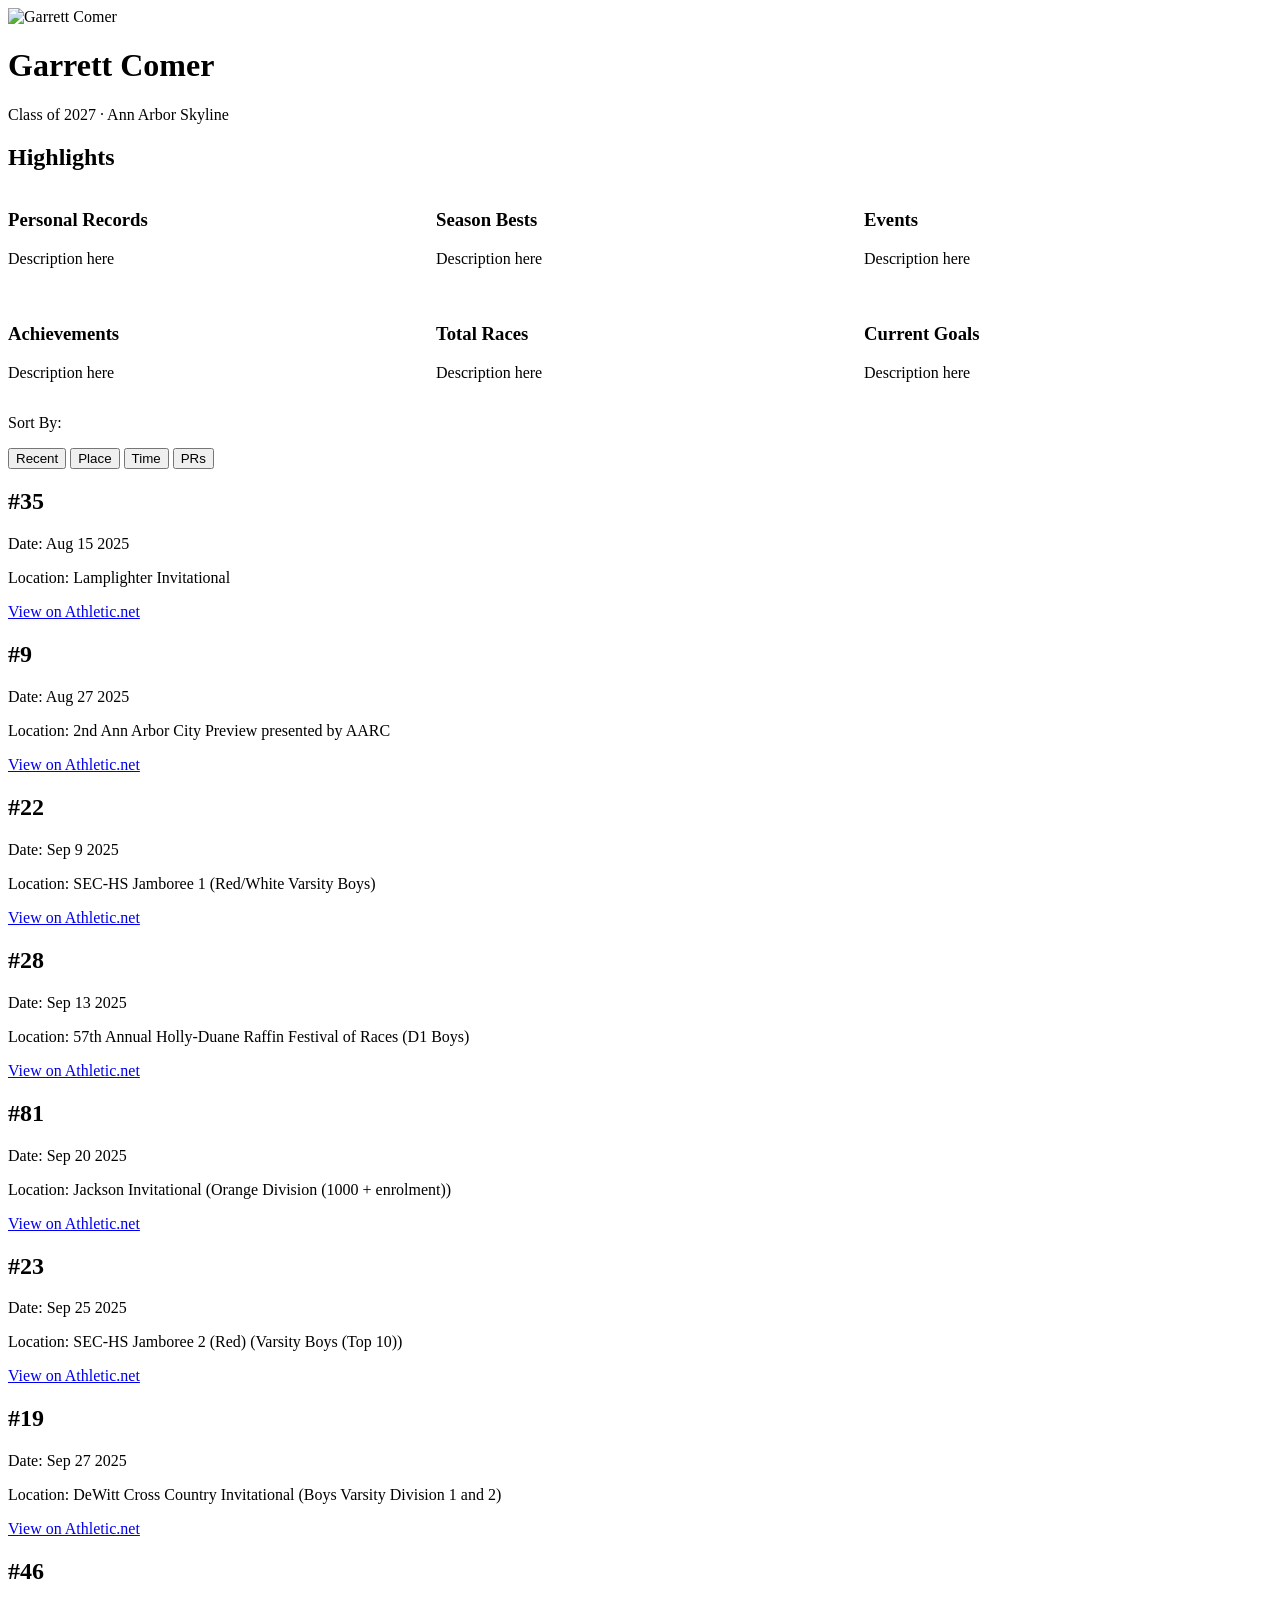
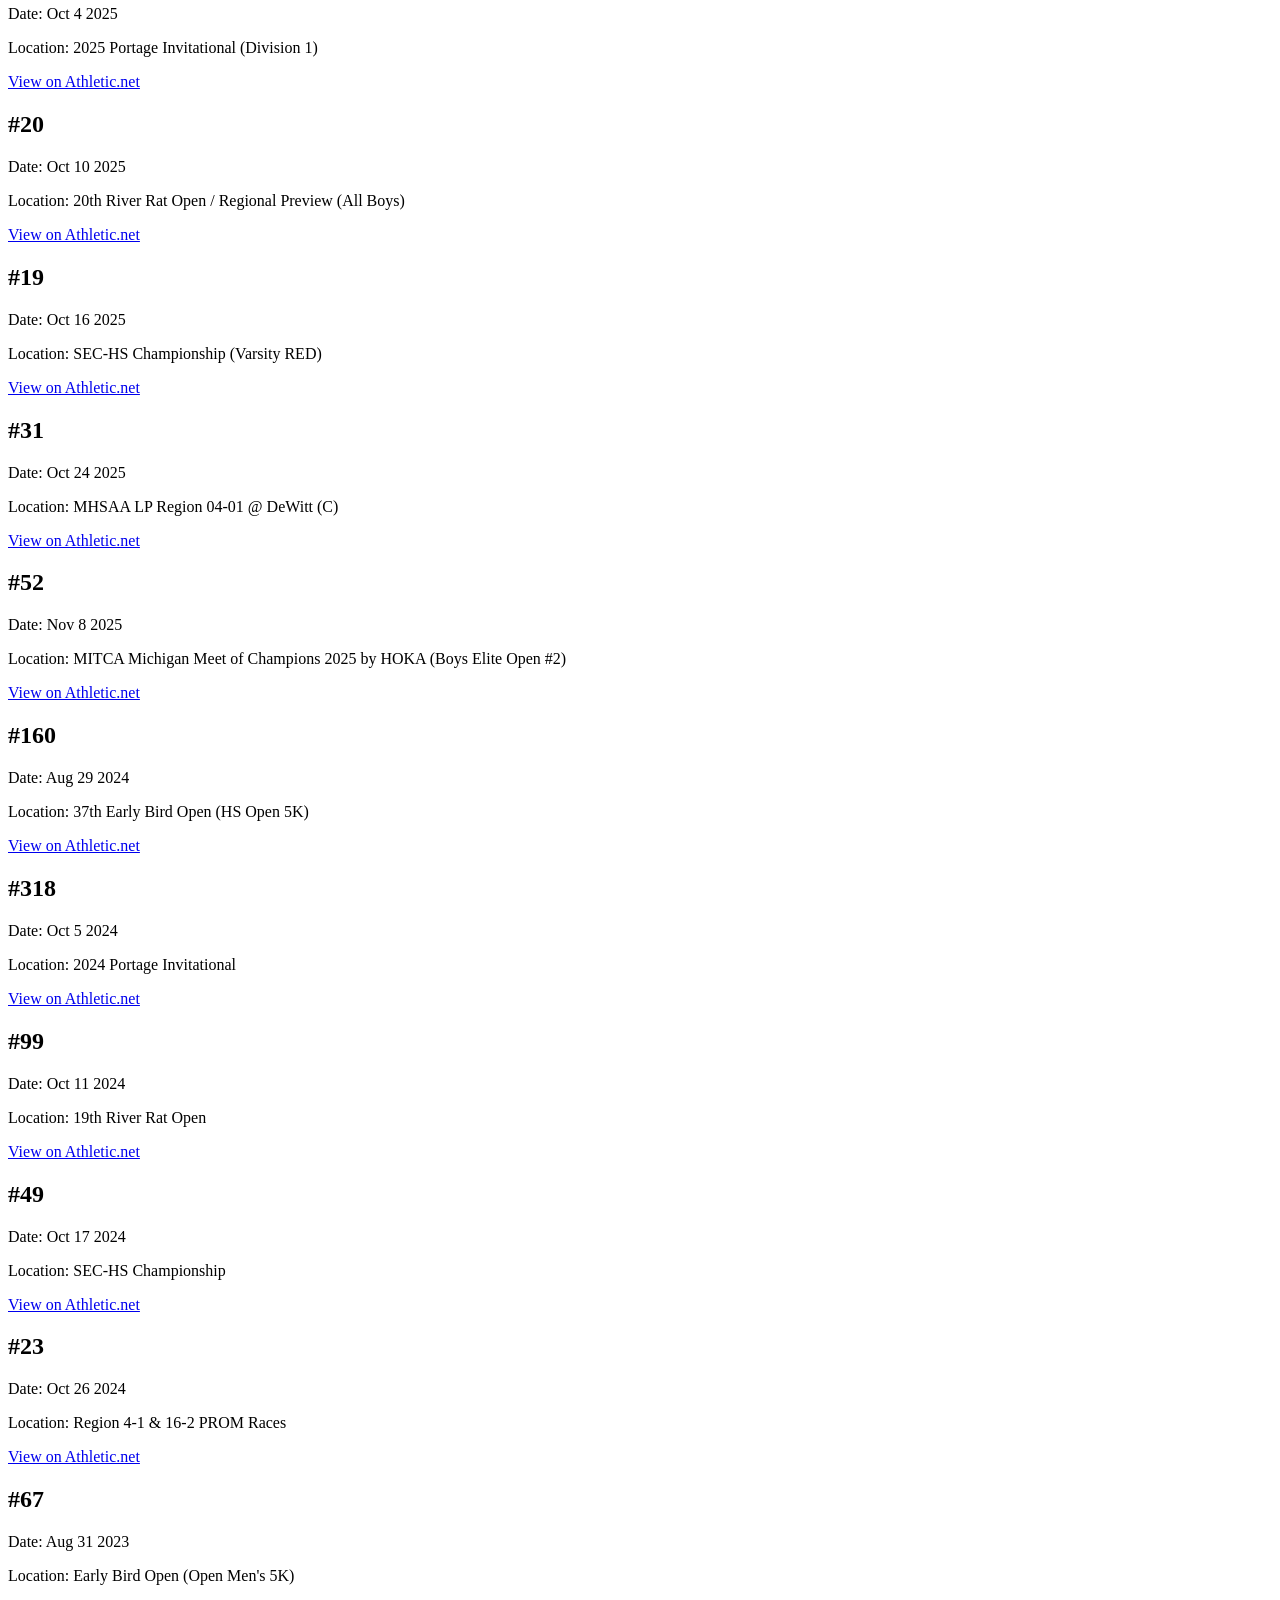
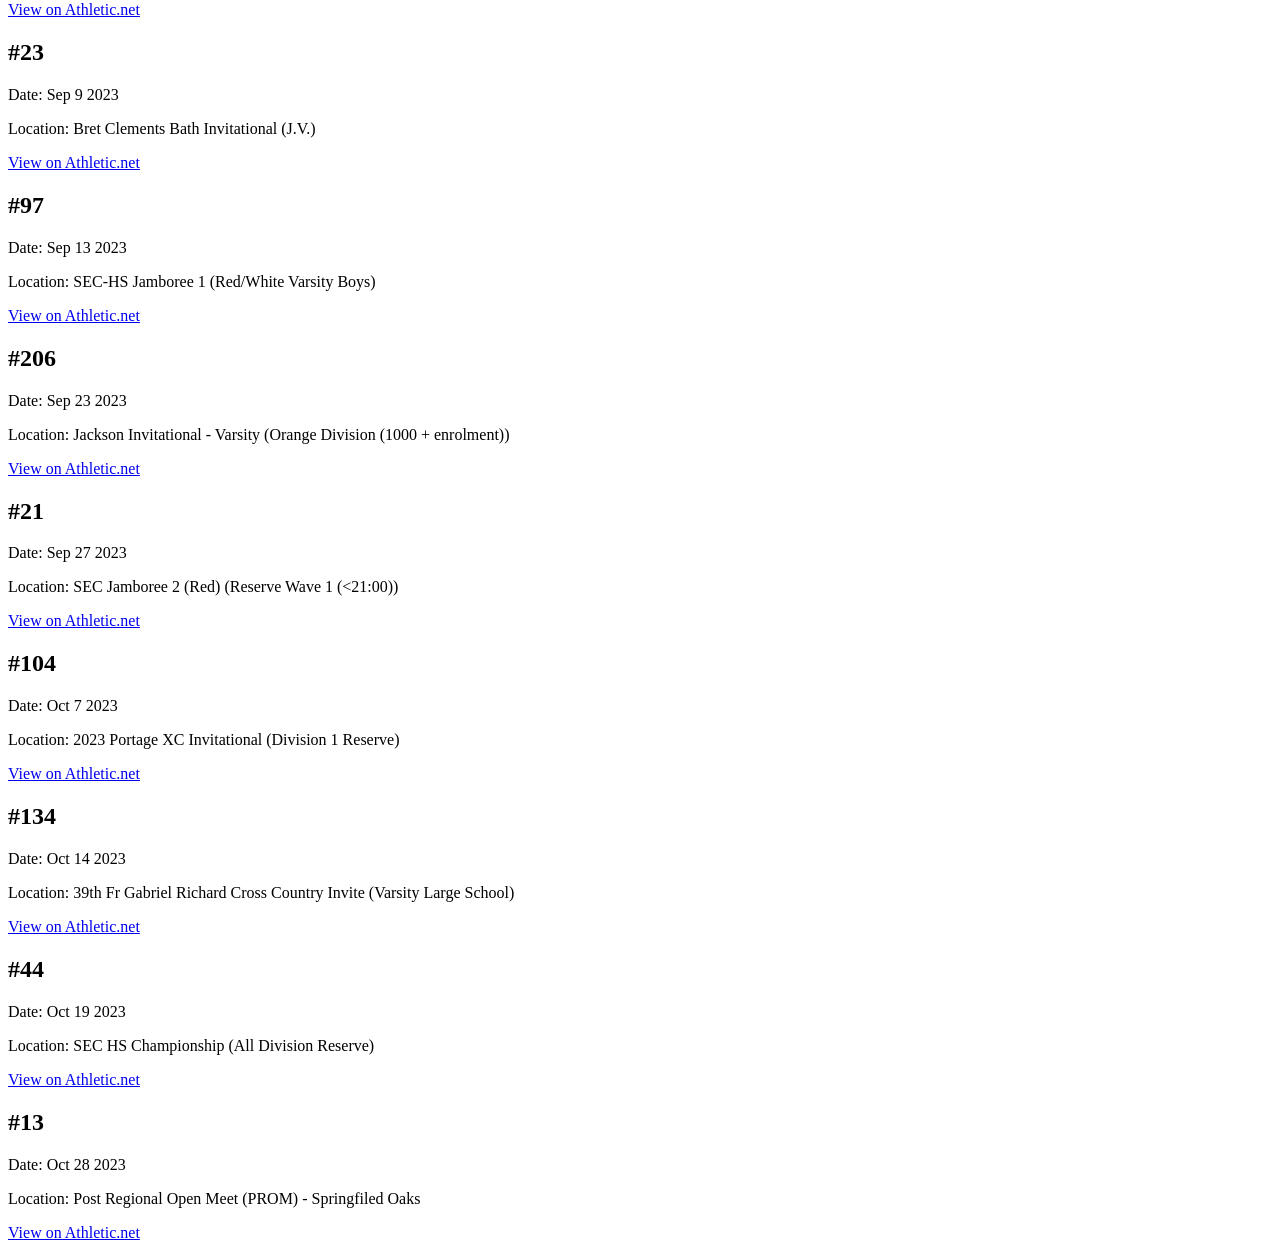
==== index.html @ aca74308 "Create initial index.html for Cross Country Team This HTML file contains the structure for a Cross C" ====
<!DOCTYPE html>
<html lang="en">

<head>
    <meta charset="UTF-8">
    <meta name="viewport" content="width=device-width, initial-scale=1.0">
    <title>Cross Country Team</title>

    <!-- Highlight Section Style -->
    <style>
        .highlights-grid {
            display: grid;
            grid-template-columns: repeat(3, 1fr);
            gap: 20px;
        }
    </style>

</head>

<body>
    <!-- Team Header -->
    <header>
        <img src="garrett-big.png" alt="Garrett Comer">
        <h1>Garrett Comer
        </h1>
        <p>Class of 2027 · Ann Arbor Skyline</p>
    </header>

    <!-- Highlight Section -->
    <section>
        <h2>Highlights</h2>
        <div class="highlights-grid">
            <div>
                <h3>Personal Records</h3>
                <p>Description here</p>
            </div>
            <div>
                <h3>Season Bests</h3>
                <p>Description here</p>
            </div>
            <div>
                <h3>Events</h3>
                <p>Description here</p>
            </div>
            <div>
                <h3>Achievements</h3>
                <p>Description here</p>
            </div>
            <div>
                <h3>Total Races</h3>
                <p>Description here</p>
            </div>
            <div>
                <h3>Current Goals</h3>
                <p>Description here</p>
            </div>
        </div>
    </section>

    <!--sort buttons-->
    <p>Sort By:</p>
    <button type="button">Recent</button>
    <button type="button">Place</button>
    <button type="button">Time</button>
    <button type="button">PRs</button>

    <script src="buttons.js"></script>

    <!-- Race 1 -->
    
    <div class="placement-35 date-2025-08-15 place-35 pr-yes time-17-22-3" data-place="35" data-date="2025-08-15" data-time="17:22.3" data-time-seconds="1042.3" data-pr="1" data-year="2025" data-grade="11" data-meet="Lamplighter Invitational">
        <h2>#35</h2>
        <p>Date: Aug 15 2025</p>
        <p>Location: Lamplighter Invitational</p>
        <p><a href="https://www.athletic.net/CrossCountry/meet/247194/results/1007644">View on Athletic.net</a></p>
    </div>

    <div class="placement-9 date-2025-08-27 place-9 pr-no time-17-40-1" data-place="9" data-date="2025-08-27" data-time="17:40.1" data-time-seconds="1060.1" data-pr="0" data-year="2025" data-grade="11" data-meet="2nd Ann Arbor City Preview presented by AARC">
        <h2>#9</h2>
        <p>Date: Aug 27 2025</p>
        <p>Location: 2nd Ann Arbor City Preview presented by AARC</p>
        <p><a href="https://www.athletic.net/CrossCountry/meet/253860/results/1013715">View on Athletic.net</a></p>
    </div>

    <div class="placement-22 date-2025-09-09 place-22 pr-yes time-16-55-1" data-place="22" data-date="2025-09-09" data-time="16:55.1" data-time-seconds="1015.1" data-pr="1" data-year="2025" data-grade="11" data-meet="SEC-HS Jamboree 1 (Red/White Varsity Boys)">
        <h2>#22</h2>
        <p>Date: Sep 9 2025</p>
        <p>Location: SEC-HS Jamboree 1 (Red/White Varsity Boys)</p>
        <p><a href="https://www.athletic.net/CrossCountry/meet/255736/results/1016993">View on Athletic.net</a></p>
    </div>

    <div class="placement-28 date-2025-09-13 place-28 pr-no time-16-58-4" data-place="28" data-date="2025-09-13" data-time="16:58.4" data-time-seconds="1018.4" data-pr="0" data-year="2025" data-grade="11" data-meet="57th Annual Holly-Duane Raffin Festival of Races (D1 Boys)">
        <h2>#28</h2>
        <p>Date: Sep 13 2025</p>
        <p>Location: 57th Annual Holly-Duane Raffin Festival of Races (D1 Boys)</p>
        <p><a href="https://www.athletic.net/CrossCountry/meet/254402/results/1015792">View on Athletic.net</a></p>
    </div>

    <div class="placement-81 date-2025-09-20 place-81 pr-yes time-16-46-8" data-place="81" data-date="2025-09-20" data-time="16:46.8" data-time-seconds="1006.8" data-pr="1" data-year="2025" data-grade="11" data-meet="Jackson Invitational (Orange Division (1000 + enrolment))">
        <h2>#81</h2>
        <p>Date: Sep 20 2025</p>
        <p>Location: Jackson Invitational (Orange Division (1000 + enrolment))</p>
        <p><a href="https://www.athletic.net/CrossCountry/meet/253890/results/1013851">View on Athletic.net</a></p>
    </div>

    <div class="placement-23 date-2025-09-25 place-23 pr-no time-16-55-9" data-place="23" data-date="2025-09-25" data-time="16:55.9" data-time-seconds="1015.9" data-pr="0" data-year="2025" data-grade="11" data-meet="SEC-HS Jamboree 2 (Red) (Varsity Boys (Top 10))">
        <h2>#23</h2>
        <p>Date: Sep 25 2025</p>
        <p>Location: SEC-HS Jamboree 2 (Red) (Varsity Boys (Top 10))</p>
        <p><a href="https://www.athletic.net/CrossCountry/meet/255735/results/1016991">View on Athletic.net</a></p>
    </div>

    <div class="placement-19 date-2025-09-27 place-19 pr-no time-16-55-4" data-place="19" data-date="2025-09-27" data-time="16:55.4" data-time-seconds="1015.4" data-pr="0" data-year="2025" data-grade="11" data-meet="DeWitt Cross Country Invitational (Boys Varsity Division 1 and 2)">
        <h2>#19</h2>
        <p>Date: Sep 27 2025</p>
        <p>Location: DeWitt Cross Country Invitational (Boys Varsity Division 1 and 2)</p>
        <p><a href="https://www.athletic.net/CrossCountry/meet/253663/results/1013066">View on Athletic.net</a></p>
    </div>

    <div class="placement-46 date-2025-10-04 place-46 pr-no time-16-49-8" data-place="46" data-date="2025-10-04" data-time="16:49.8" data-time-seconds="1009.8" data-pr="0" data-year="2025" data-grade="11" data-meet="2025 Portage Invitational (Division 1)">
        <h2>#46</h2>
        <p>Date: Oct 4 2025</p>
        <p>Location: 2025 Portage Invitational (Division 1)</p>
        <p><a href="https://www.athletic.net/CrossCountry/meet/256643/results/1020256">View on Athletic.net</a></p>
    </div>

    <div class="placement-20 date-2025-10-10 place-20 pr-no time-17-16-1" data-place="20" data-date="2025-10-10" data-time="17:16.1" data-time-seconds="1036.1" data-pr="0" data-year="2025" data-grade="11" data-meet="20th River Rat Open / Regional Preview (All Boys)">
        <h2>#20</h2>
        <p>Date: Oct 10 2025</p>
        <p>Location: 20th River Rat Open / Regional Preview (All Boys)</p>
        <p><a href="https://www.athletic.net/CrossCountry/meet/253193/results/1010579">View on Athletic.net</a></p>
    </div>

    <div class="placement-19 date-2025-10-16 place-19 pr-no time-17-00-5" data-place="19" data-date="2025-10-16" data-time="17:00.5" data-time-seconds="1020.5" data-pr="0" data-year="2025" data-grade="11" data-meet="SEC-HS Championship (Varsity RED)">
        <h2>#19</h2>
        <p>Date: Oct 16 2025</p>
        <p>Location: SEC-HS Championship (Varsity RED)</p>
        <p><a href="https://www.athletic.net/CrossCountry/meet/255733/results/1016980">View on Athletic.net</a></p>
    </div>

    <div class="placement-31 date-2025-10-24 place-31 pr-no time-16-43-8-pr" data-place="31" data-date="2025-10-24" data-time="16:43.8 PR" data-time-seconds="1003.8" data-pr="0" data-year="2025" data-grade="11" data-meet="MHSAA LP Region 04-01 @ DeWitt (C)">
        <h2>#31</h2>
        <p>Date: Oct 24 2025</p>
        <p>Location: MHSAA LP Region 04-01 @ DeWitt (C)</p>
        <p><a href="https://www.athletic.net/CrossCountry/meet/256172/results/1018459">View on Athletic.net</a></p>
    </div>

    <div class="placement-52 date-2025-11-08 place-52 pr-yes time-16-44-5" data-place="52" data-date="2025-11-08" data-time="16:44.5" data-time-seconds="1004.5" data-pr="1" data-year="2025" data-grade="11" data-meet="MITCA Michigan Meet of Champions 2025 by HOKA (Boys Elite Open #2)">
        <h2>#52</h2>
        <p>Date: Nov 8 2025</p>
        <p>Location: MITCA Michigan Meet of Champions 2025 by HOKA (Boys Elite Open #2)</p>
        <p><a href="https://www.athletic.net/CrossCountry/meet/260111/results/1032840">View on Athletic.net</a></p>
    </div>

    <div class="placement-160 date-2024-08-29 place-160 pr-no time-21-04-2" data-place="160" data-date="2024-08-29" data-time="21:04.2" data-time-seconds="1264.2" data-pr="0" data-year="2024" data-grade="10" data-meet="37th Early Bird Open (HS Open 5K)">
        <h2>#160</h2>
        <p>Date: Aug 29 2024</p>
        <p>Location: 37th Early Bird Open (HS Open 5K)</p>
        <p><a href="https://www.athletic.net/CrossCountry/meet/235827/results/943367">View on Athletic.net</a></p>
    </div>

    <div class="placement-318 date-2024-10-05 place-318 pr-no time-21-04-9" data-place="318" data-date="2024-10-05" data-time="21:04.9" data-time-seconds="1264.9" data-pr="0" data-year="2024" data-grade="10" data-meet="2024 Portage Invitational">
        <h2>#318</h2>
        <p>Date: Oct 5 2024</p>
        <p>Location: 2024 Portage Invitational</p>
        <p><a href="https://www.athletic.net/CrossCountry/meet/237295/results/948796">View on Athletic.net</a></p>
    </div>

    <div class="placement-99 date-2024-10-11 place-99 pr-no time-20-34-8" data-place="99" data-date="2024-10-11" data-time="20:34.8" data-time-seconds="1234.8" data-pr="0" data-year="2024" data-grade="10" data-meet="19th River Rat Open">
        <h2>#99</h2>
        <p>Date: Oct 11 2024</p>
        <p>Location: 19th River Rat Open</p>
        <p><a href="https://www.athletic.net/CrossCountry/meet/235828/results/943371">View on Athletic.net</a></p>
    </div>

    <div class="placement-49 date-2024-10-17 place-49 pr-no time-19-17-8" data-place="49" data-date="2024-10-17" data-time="19:17.8" data-time-seconds="1157.8" data-pr="0" data-year="2024" data-grade="10" data-meet="SEC-HS Championship">
        <h2>#49</h2>
        <p>Date: Oct 17 2024</p>
        <p>Location: SEC-HS Championship</p>
        <p><a href="https://www.athletic.net/CrossCountry/meet/238232/results/9520733">View on Athletic.net</a></p>
    </div>

    <div class="placement-23 date-2024-10-26 place-23 pr-no time-18-42-7-sr" data-place="23" data-date="2024-10-26" data-time="18:42.7 SR" data-pr="0" data-year="2024" data-grade="10" data-meet="Region 4-1 &amp; 16-2 PROM Races">
        <h2>#23</h2>
        <p>Date: Oct 26 2024</p>
        <p>Location: Region 4-1 &amp; 16-2 PROM Races</p>
        <p><a href="https://www.athletic.net/CrossCountry/meet/251112/results/999928">View on Athletic.net</a></p>
    </div>

    <div class="placement-67 date-2023-08-31 place-67 pr-no time-19-45-4" data-place="67" data-date="2023-08-31" data-time="19:45.4" data-time-seconds="1185.4" data-pr="0" data-year="2023" data-grade="9" data-meet="Early Bird Open (Open Men&#x27;s 5K)">
        <h2>#67</h2>
        <p>Date: Aug 31 2023</p>
        <p>Location: Early Bird Open (Open Men&#x27;s 5K)</p>
        <p><a href="https://www.athletic.net/CrossCountry/meet/223660/results/894305">View on Athletic.net</a></p>
    </div>

    <div class="placement-23 date-2023-09-09 place-23 pr-no time-19-16-3" data-place="23" data-date="2023-09-09" data-time="19:16.3" data-time-seconds="1156.3" data-pr="0" data-year="2023" data-grade="9" data-meet="Bret Clements Bath Invitational (J.V.)">
        <h2>#23</h2>
        <p>Date: Sep 9 2023</p>
        <p>Location: Bret Clements Bath Invitational (J.V.)</p>
        <p><a href="https://www.athletic.net/CrossCountry/meet/221738/results/887403">View on Athletic.net</a></p>
    </div>

    <div class="placement-97 date-2023-09-13 place-97 pr-no time-19-22-2" data-place="97" data-date="2023-09-13" data-time="19:22.2" data-time-seconds="1162.2" data-pr="0" data-year="2023" data-grade="9" data-meet="SEC-HS Jamboree 1 (Red/White Varsity Boys)">
        <h2>#97</h2>
        <p>Date: Sep 13 2023</p>
        <p>Location: SEC-HS Jamboree 1 (Red/White Varsity Boys)</p>
        <p><a href="https://www.athletic.net/CrossCountry/meet/221764/results/887492">View on Athletic.net</a></p>
    </div>

    <div class="placement-206 date-2023-09-23 place-206 pr-no time-18-47-9" data-place="206" data-date="2023-09-23" data-time="18:47.9" data-time-seconds="1127.9" data-pr="0" data-year="2023" data-grade="9" data-meet="Jackson Invitational - Varsity (Orange Division (1000 + enrolment))">
        <h2>#206</h2>
        <p>Date: Sep 23 2023</p>
        <p>Location: Jackson Invitational - Varsity (Orange Division (1000 + enrolment))</p>
        <p><a href="https://www.athletic.net/CrossCountry/meet/221802/results/887639">View on Athletic.net</a></p>
    </div>

    <div class="placement-21 date-2023-09-27 place-21 pr-no time-18-36-0" data-place="21" data-date="2023-09-27" data-time="18:36.0" data-time-seconds="1116.0" data-pr="0" data-year="2023" data-grade="9" data-meet="SEC Jamboree 2 (Red) (Reserve Wave 1 (&lt;21:00))">
        <h2>#21</h2>
        <p>Date: Sep 27 2023</p>
        <p>Location: SEC Jamboree 2 (Red) (Reserve Wave 1 (&lt;21:00))</p>
        <p><a href="https://www.athletic.net/CrossCountry/meet/222702/results/890995">View on Athletic.net</a></p>
    </div>

    <div class="placement-104 date-2023-10-07 place-104 pr-no time-18-47-1" data-place="104" data-date="2023-10-07" data-time="18:47.1" data-time-seconds="1127.1" data-pr="0" data-year="2023" data-grade="9" data-meet="2023 Portage XC Invitational (Division 1 Reserve)">
        <h2>#104</h2>
        <p>Date: Oct 7 2023</p>
        <p>Location: 2023 Portage XC Invitational (Division 1 Reserve)</p>
        <p><a href="https://www.athletic.net/CrossCountry/meet/221793/results/887586">View on Athletic.net</a></p>
    </div>

    <div class="placement-134 date-2023-10-14 place-134 pr-no time-20-06-6" data-place="134" data-date="2023-10-14" data-time="20:06.6" data-time-seconds="1206.6" data-pr="0" data-year="2023" data-grade="9" data-meet="39th Fr Gabriel Richard Cross Country Invite (Varsity Large School)">
        <h2>#134</h2>
        <p>Date: Oct 14 2023</p>
        <p>Location: 39th Fr Gabriel Richard Cross Country Invite (Varsity Large School)</p>
        <p><a href="https://www.athletic.net/CrossCountry/meet/221531/results/886426">View on Athletic.net</a></p>
    </div>

    <div class="placement-44 date-2023-10-19 place-44 pr-no time-19-21-8" data-place="44" data-date="2023-10-19" data-time="19:21.8" data-time-seconds="1161.8" data-pr="0" data-year="2023" data-grade="9" data-meet="SEC HS Championship (All Division Reserve)">
        <h2>#44</h2>
        <p>Date: Oct 19 2023</p>
        <p>Location: SEC HS Championship (All Division Reserve)</p>
        <p><a href="https://www.athletic.net/CrossCountry/meet/221762/results/887481">View on Athletic.net</a></p>
    </div>

    <div class="placement-13 date-2023-10-28 place-13 pr-no time-18-24-6-sr" data-place="13" data-date="2023-10-28" data-time="18:24.6 SR" data-pr="0" data-year="2023" data-grade="9" data-meet="Post Regional Open Meet (PROM) - Springfiled Oaks">
        <h2>#13</h2>
        <p>Date: Oct 28 2023</p>
        <p>Location: Post Regional Open Meet (PROM) - Springfiled Oaks</p>
        <p><a href="https://www.athletic.net/CrossCountry/meet/229906/results/916818">View on Athletic.net</a></p>
    </div>
</body>

</html>
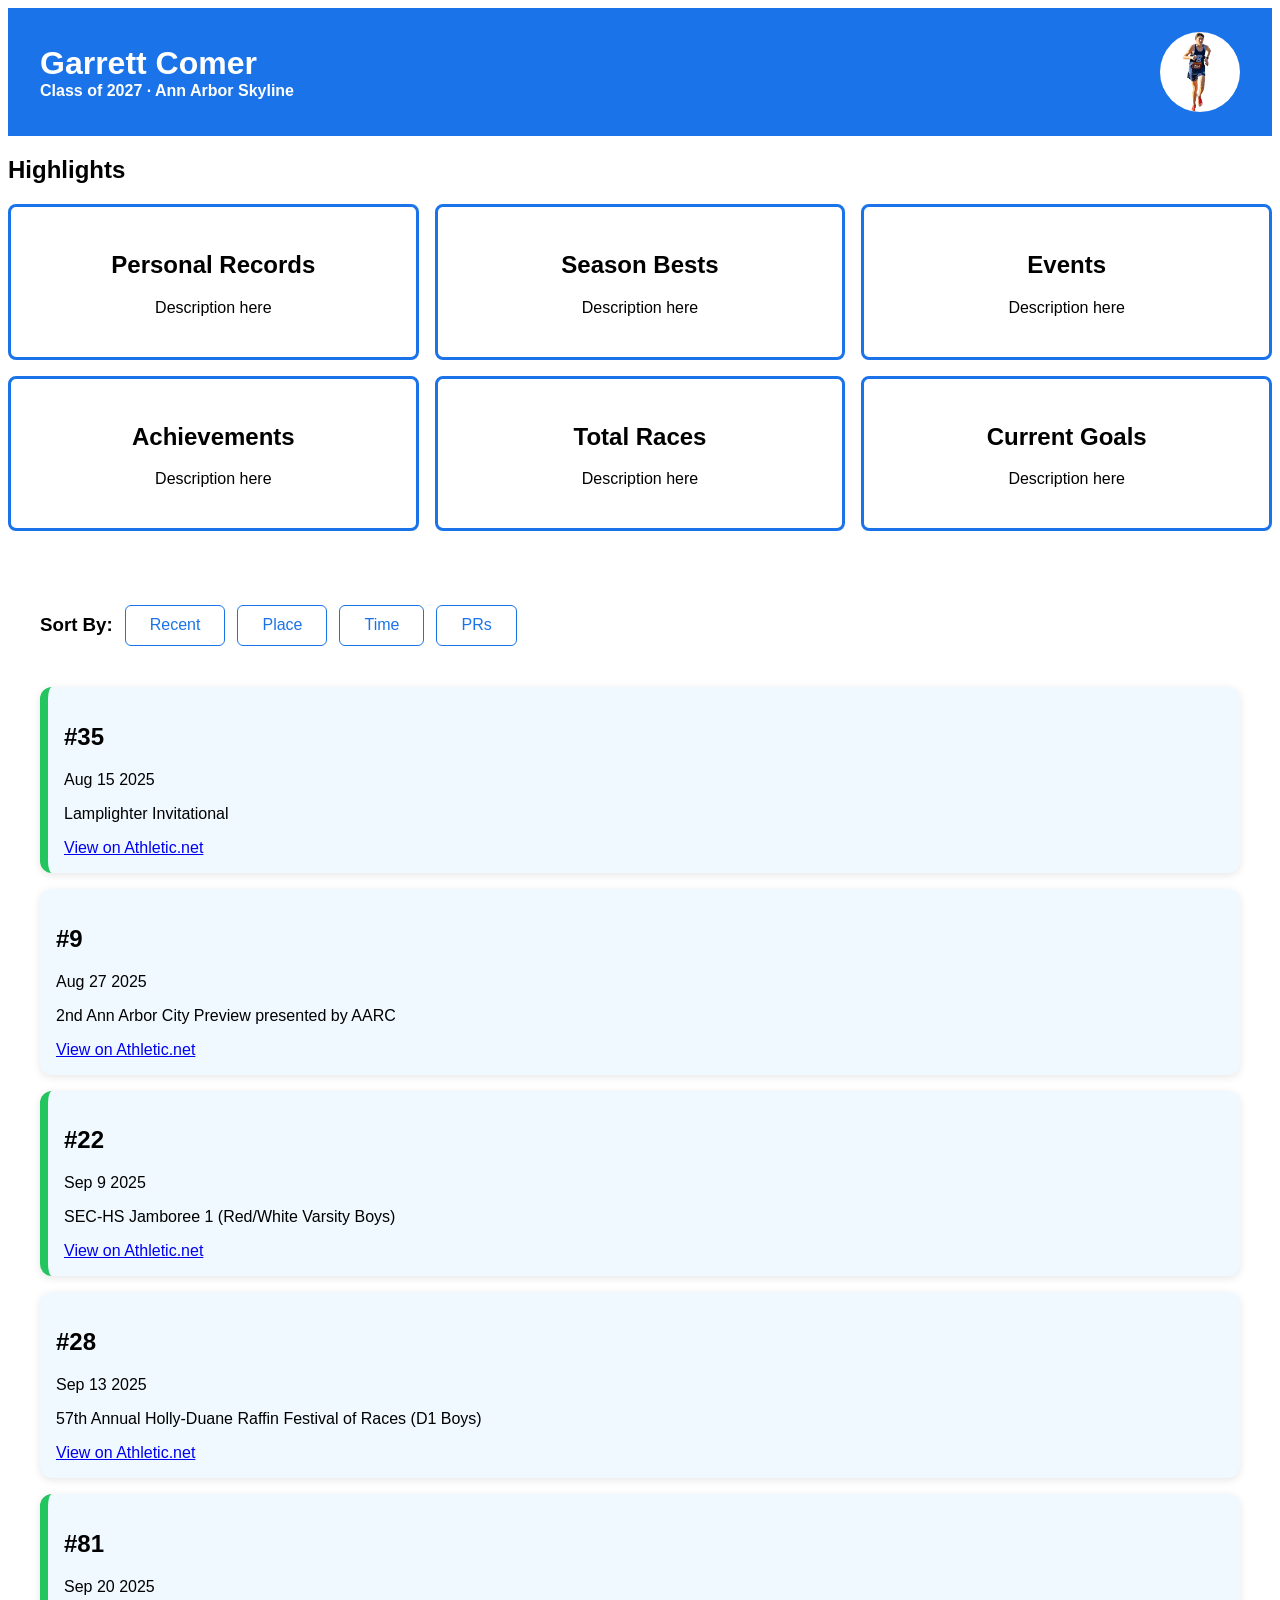
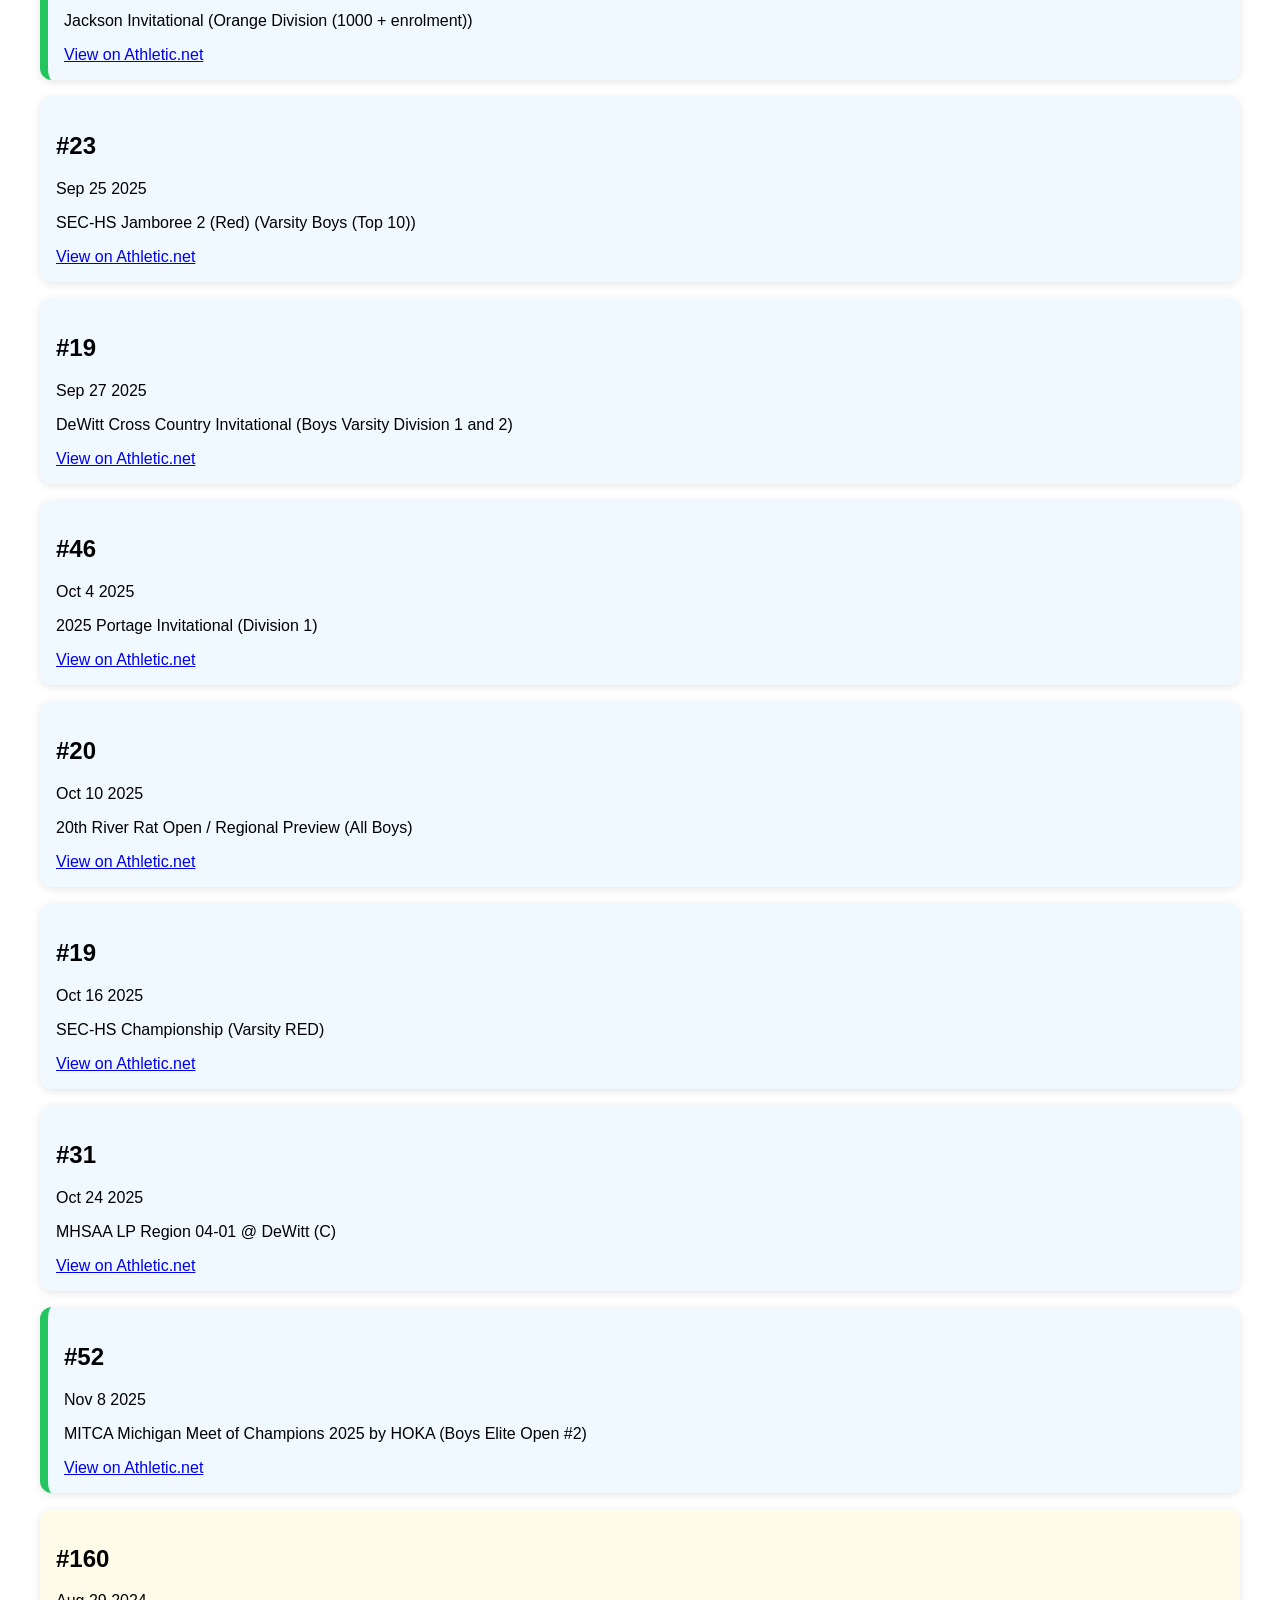
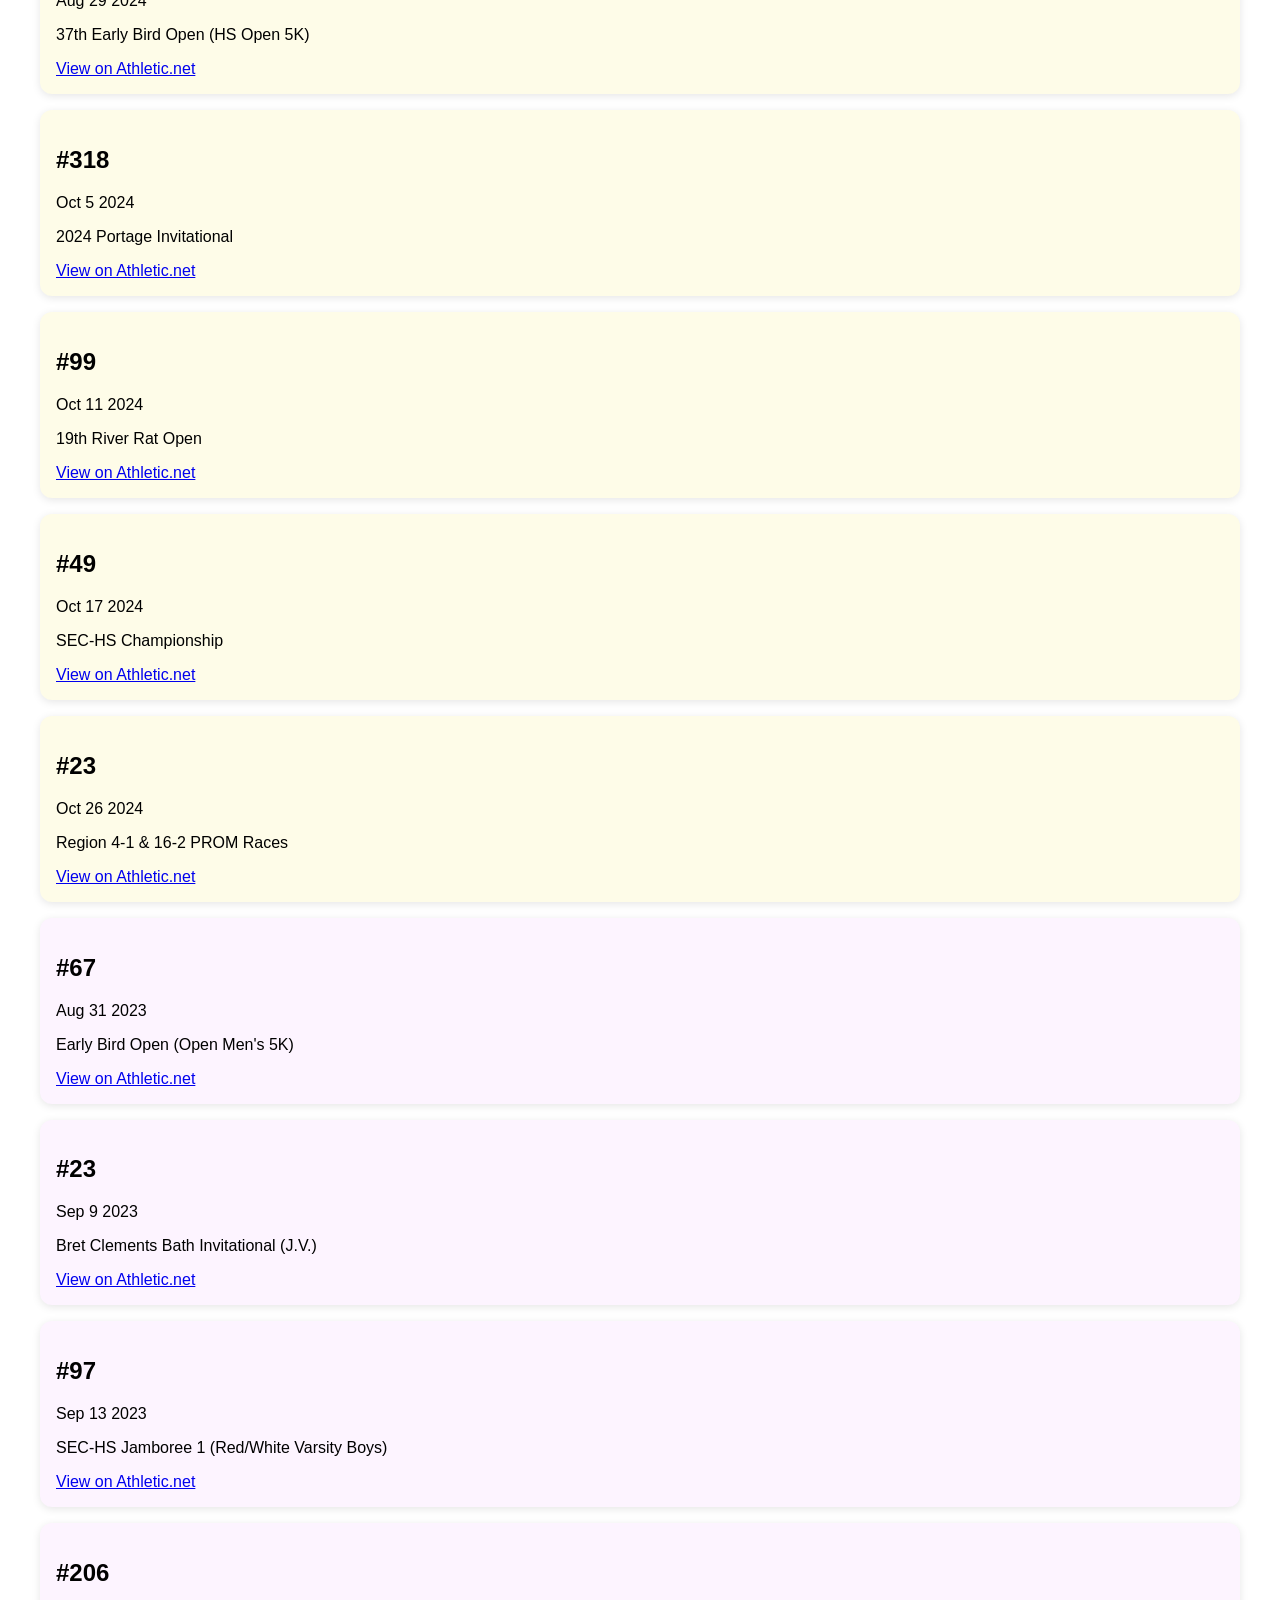
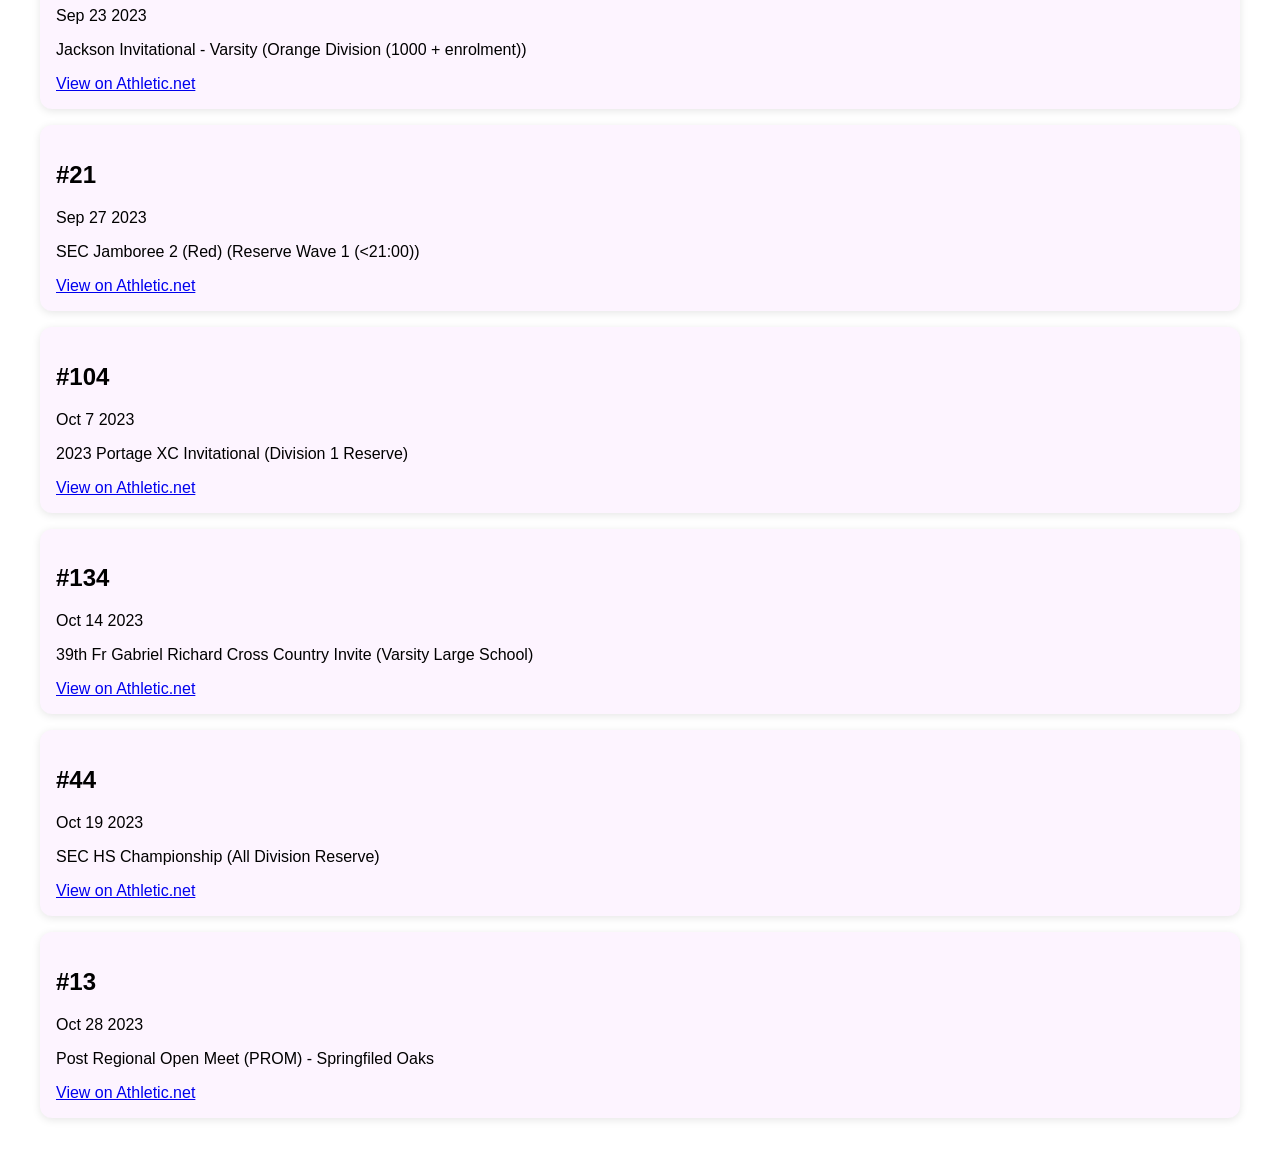
==== commit 5d6b61dc: "css styling changes" ====
--- a/index.html
+++ b/index.html
@@ -4,70 +4,64 @@
 <head>
     <meta charset="UTF-8">
     <meta name="viewport" content="width=device-width, initial-scale=1.0">
+    <link rel="stylesheet" href="style.css">
     <title>Cross Country Team</title>
-
-    <!-- Highlight Section Style -->
-    <style>
-        .highlights-grid {
-            display: grid;
-            grid-template-columns: repeat(3, 1fr);
-            gap: 20px;
-        }
-    </style>
-
 </head>
 
-<body>
-    <!-- Team Header -->
-    <header>
-        <img src="garrett-big.png" alt="Garrett Comer">
-        <h1>Garrett Comer
-        </h1>
-        <p>Class of 2027 · Ann Arbor Skyline</p>
-    </header>
+<!-- Team Header -->
+<header id="athlete-header">
+    <div>
+      <h1 class="athlete-name">Garrett Comer</h1>
+      <h4 class="athlete-info">Class of 2027 · Ann Arbor Skyline</h4>
+    </div>
+    <img class="athlete-photo" src="garrett-big.png" alt="Garrett Comer">
+  </header>
+
 
     <!-- Highlight Section -->
     <section>
         <h2>Highlights</h2>
         <div class="highlights-grid">
             <div>
-                <h3>Personal Records</h3>
+                <h2>Personal Records</h2>
                 <p>Description here</p>
             </div>
             <div>
-                <h3>Season Bests</h3>
+                <h2>Season Bests</h2>
                 <p>Description here</p>
             </div>
             <div>
-                <h3>Events</h3>
+                <h2>Events</h2>
                 <p>Description here</p>
             </div>
             <div>
-                <h3>Achievements</h3>
+                <h2>Achievements</h2>
                 <p>Description here</p>
             </div>
             <div>
-                <h3>Total Races</h3>
+                <h2>Total Races</h2>
                 <p>Description here</p>
             </div>
             <div>
-                <h3>Current Goals</h3>
+                <h2>Current Goals</h2>
                 <p>Description here</p>
             </div>
         </div>
     </section>
 
-    <!--sort buttons-->
-    <p>Sort By:</p>
-    <button type="button">Recent</button>
-    <button type="button">Place</button>
-    <button type="button">Time</button>
-    <button type="button">PRs</button>
+    <!--Sort Buttons-->
+    <section class="sort-section">
+        <h3>Sort By:</h3>
+        <button type="button">Recent</button>
+        <button type="button">Place</button>
+        <button type="button">Time</button>
+        <button type="button">PRs</button>
+    </section>
 
     <script src="buttons.js"></script>
 
-    <!-- Race 1 -->
-    
+    <!-- Races -->
+<!--     
     <div class="placement-35 date-2025-08-15 place-35 pr-yes time-17-22-3" data-place="35" data-date="2025-08-15" data-time="17:22.3" data-time-seconds="1042.3" data-pr="1" data-year="2025" data-grade="11" data-meet="Lamplighter Invitational">
         <h2>#35</h2>
         <p>Date: Aug 15 2025</p>
@@ -248,7 +242,401 @@
         <p>Date: Oct 28 2023</p>
         <p>Location: Post Regional Open Meet (PROM) - Springfiled Oaks</p>
         <p><a href="https://www.athletic.net/CrossCountry/meet/229906/results/916818">View on Athletic.net</a></p>
-    </div>
+    </div> -->
+
+<div class="cards-container">
+<!-- 2025 Races -->
+<div class="race-card race-card--2025 race-card--pr"
+     data-place="35"
+     data-date="2025-08-15"
+     data-time="17:22.3"
+     data-time-seconds="1042.3"
+     data-pr="1"
+     data-year="2025"
+     data-grade="11"
+     data-meet="Lamplighter Invitational">
+  <h2 class="race-card__place">#35</h2>
+  <p class="race-card__date">Aug 15 2025</p>
+  <p class="race-card__meet">Lamplighter Invitational</p>
+  <a class="race-card__link" href="https://www.athletic.net/CrossCountry/meet/247194/results/1007644">View on Athletic.net</a>
+</div>
+
+<div class="race-card race-card--2025 race-card--no-pr"
+     data-place="9"
+     data-date="2025-08-27"
+     data-time="17:40.1"
+     data-time-seconds="1060.1"
+     data-pr="0"
+     data-year="2025"
+     data-grade="11"
+     data-meet="2nd Ann Arbor City Preview presented by AARC">
+  <h2 class="race-card__place">#9</h2>
+  <p class="race-card__date">Aug 27 2025</p>
+  <p class="race-card__meet">2nd Ann Arbor City Preview presented by AARC</p>
+  <a class="race-card__link" href="https://www.athletic.net/CrossCountry/meet/253860/results/1013715">View on Athletic.net</a>
+</div>
+
+<div class="race-card race-card--2025 race-card--pr"
+     data-place="22"
+     data-date="2025-09-09"
+     data-time="16:55.1"
+     data-time-seconds="1015.1"
+     data-pr="1"
+     data-year="2025"
+     data-grade="11"
+     data-meet="SEC-HS Jamboree 1 (Red/White Varsity Boys)">
+  <h2 class="race-card__place">#22</h2>
+  <p class="race-card__date">Sep 9 2025</p>
+  <p class="race-card__meet">SEC-HS Jamboree 1 (Red/White Varsity Boys)</p>
+  <a class="race-card__link" href="https://www.athletic.net/CrossCountry/meet/255736/results/1016993">View on Athletic.net</a>
+</div>
+
+<div class="race-card race-card--2025 race-card--no-pr"
+     data-place="28"
+     data-date="2025-09-13"
+     data-time="16:58.4"
+     data-time-seconds="1018.4"
+     data-pr="0"
+     data-year="2025"
+     data-grade="11"
+     data-meet="57th Annual Holly-Duane Raffin Festival of Races (D1 Boys)">
+  <h2 class="race-card__place">#28</h2>
+  <p class="race-card__date">Sep 13 2025</p>
+  <p class="race-card__meet">57th Annual Holly-Duane Raffin Festival of Races (D1 Boys)</p>
+  <a class="race-card__link" href="https://www.athletic.net/CrossCountry/meet/254402/results/1015792">View on Athletic.net</a>
+</div>
+
+<div class="race-card race-card--2025 race-card--pr"
+     data-place="81"
+     data-date="2025-09-20"
+     data-time="16:46.8"
+     data-time-seconds="1006.8"
+     data-pr="1"
+     data-year="2025"
+     data-grade="11"
+     data-meet="Jackson Invitational (Orange Division (1000 + enrolment))">
+  <h2 class="race-card__place">#81</h2>
+  <p class="race-card__date">Sep 20 2025</p>
+  <p class="race-card__meet">Jackson Invitational (Orange Division (1000 + enrolment))</p>
+  <a class="race-card__link" href="https://www.athletic.net/CrossCountry/meet/253890/results/1013851">View on Athletic.net</a>
+</div>
+
+<div class="race-card race-card--2025 race-card--no-pr"
+     data-place="23"
+     data-date="2025-09-25"
+     data-time="16:55.9"
+     data-time-seconds="1015.9"
+     data-pr="0"
+     data-year="2025"
+     data-grade="11"
+     data-meet="SEC-HS Jamboree 2 (Red) (Varsity Boys (Top 10))">
+  <h2 class="race-card__place">#23</h2>
+  <p class="race-card__date">Sep 25 2025</p>
+  <p class="race-card__meet">SEC-HS Jamboree 2 (Red) (Varsity Boys (Top 10))</p>
+  <a class="race-card__link" href="https://www.athletic.net/CrossCountry/meet/255735/results/1016991">View on Athletic.net</a>
+</div>
+
+<div class="race-card race-card--2025 race-card--no-pr"
+     data-place="19"
+     data-date="2025-09-27"
+     data-time="16:55.4"
+     data-time-seconds="1015.4"
+     data-pr="0"
+     data-year="2025"
+     data-grade="11"
+     data-meet="DeWitt Cross Country Invitational (Boys Varsity Division 1 and 2)">
+  <h2 class="race-card__place">#19</h2>
+  <p class="race-card__date">Sep 27 2025</p>
+  <p class="race-card__meet">DeWitt Cross Country Invitational (Boys Varsity Division 1 and 2)</p>
+  <a class="race-card__link" href="https://www.athletic.net/CrossCountry/meet/253663/results/1013066">View on Athletic.net</a>
+</div>
+
+<div class="race-card race-card--2025 race-card--no-pr"
+     data-place="46"
+     data-date="2025-10-04"
+     data-time="16:49.8"
+     data-time-seconds="1009.8"
+     data-pr="0"
+     data-year="2025"
+     data-grade="11"
+     data-meet="2025 Portage Invitational (Division 1)">
+  <h2 class="race-card__place">#46</h2>
+  <p class="race-card__date">Oct 4 2025</p>
+  <p class="race-card__meet">2025 Portage Invitational (Division 1)</p>
+  <a class="race-card__link" href="https://www.athletic.net/CrossCountry/meet/256643/results/1020256">View on Athletic.net</a>
+</div>
+
+<div class="race-card race-card--2025 race-card--no-pr"
+     data-place="20"
+     data-date="2025-10-10"
+     data-time="17:16.1"
+     data-time-seconds="1036.1"
+     data-pr="0"
+     data-year="2025"
+     data-grade="11"
+     data-meet="20th River Rat Open / Regional Preview (All Boys)">
+  <h2 class="race-card__place">#20</h2>
+  <p class="race-card__date">Oct 10 2025</p>
+  <p class="race-card__meet">20th River Rat Open / Regional Preview (All Boys)</p>
+  <a class="race-card__link" href="https://www.athletic.net/CrossCountry/meet/253193/results/1010579">View on Athletic.net</a>
+</div>
+
+<div class="race-card race-card--2025 race-card--no-pr"
+     data-place="19"
+     data-date="2025-10-16"
+     data-time="17:00.5"
+     data-time-seconds="1020.5"
+     data-pr="0"
+     data-year="2025"
+     data-grade="11"
+     data-meet="SEC-HS Championship (Varsity RED)">
+  <h2 class="race-card__place">#19</h2>
+  <p class="race-card__date">Oct 16 2025</p>
+  <p class="race-card__meet">SEC-HS Championship (Varsity RED)</p>
+  <a class="race-card__link" href="https://www.athletic.net/CrossCountry/meet/255733/results/1016980">View on Athletic.net</a>
+</div>
+
+<div class="race-card race-card--2025 race-card--no-pr"
+     data-place="31"
+     data-date="2025-10-24"
+     data-time="16:43.8 PR"
+     data-time-seconds="1003.8"
+     data-pr="0"
+     data-year="2025"
+     data-grade="11"
+     data-meet="MHSAA LP Region 04-01 @ DeWitt (C)">
+  <h2 class="race-card__place">#31</h2>
+  <p class="race-card__date">Oct 24 2025</p>
+  <p class="race-card__meet">MHSAA LP Region 04-01 @ DeWitt (C)</p>
+  <a class="race-card__link" href="https://www.athletic.net/CrossCountry/meet/256172/results/1018459">View on Athletic.net</a>
+</div>
+
+<div class="race-card race-card--2025 race-card--pr"
+     data-place="52"
+     data-date="2025-11-08"
+     data-time="16:44.5"
+     data-time-seconds="1004.5"
+     data-pr="1"
+     data-year="2025"
+     data-grade="11"
+     data-meet="MITCA Michigan Meet of Champions 2025 by HOKA (Boys Elite Open #2)">
+  <h2 class="race-card__place">#52</h2>
+  <p class="race-card__date">Nov 8 2025</p>
+  <p class="race-card__meet">MITCA Michigan Meet of Champions 2025 by HOKA (Boys Elite Open #2)</p>
+  <a class="race-card__link" href="https://www.athletic.net/CrossCountry/meet/260111/results/1032840">View on Athletic.net</a>
+</div>
+
+<!-- 2024 Races -->
+<div class="race-card race-card--2024 race-card--no-pr"
+     data-place="160"
+     data-date="2024-08-29"
+     data-time="21:04.2"
+     data-time-seconds="1264.2"
+     data-pr="0"
+     data-year="2024"
+     data-grade="10"
+     data-meet="37th Early Bird Open (HS Open 5K)">
+  <h2 class="race-card__place">#160</h2>
+  <p class="race-card__date">Aug 29 2024</p>
+  <p class="race-card__meet">37th Early Bird Open (HS Open 5K)</p>
+  <a class="race-card__link" href="https://www.athletic.net/CrossCountry/meet/235827/results/943367">View on Athletic.net</a>
+</div>
+
+<div class="race-card race-card--2024 race-card--no-pr"
+     data-place="318"
+     data-date="2024-10-05"
+     data-time="21:04.9"
+     data-time-seconds="1264.9"
+     data-pr="0"
+     data-year="2024"
+     data-grade="10"
+     data-meet="2024 Portage Invitational">
+  <h2 class="race-card__place">#318</h2>
+  <p class="race-card__date">Oct 5 2024</p>
+  <p class="race-card__meet">2024 Portage Invitational</p>
+  <a class="race-card__link" href="https://www.athletic.net/CrossCountry/meet/237295/results/948796">View on Athletic.net</a>
+</div>
+
+<div class="race-card race-card--2024 race-card--no-pr"
+     data-place="99"
+     data-date="2024-10-11"
+     data-time="20:34.8"
+     data-time-seconds="1234.8"
+     data-pr="0"
+     data-year="2024"
+     data-grade="10"
+     data-meet="19th River Rat Open">
+  <h2 class="race-card__place">#99</h2>
+  <p class="race-card__date">Oct 11 2024</p>
+  <p class="race-card__meet">19th River Rat Open</p>
+  <a class="race-card__link" href="https://www.athletic.net/CrossCountry/meet/235828/results/943371">View on Athletic.net</a>
+</div>
+
+<div class="race-card race-card--2024 race-card--no-pr"
+     data-place="49"
+     data-date="2024-10-17"
+     data-time="19:17.8"
+     data-time-seconds="1157.8"
+     data-pr="0"
+     data-year="2024"
+     data-grade="10"
+     data-meet="SEC-HS Championship">
+  <h2 class="race-card__place">#49</h2>
+  <p class="race-card__date">Oct 17 2024</p>
+  <p class="race-card__meet">SEC-HS Championship</p>
+  <a class="race-card__link" href="https://www.athletic.net/CrossCountry/meet/238232/results/9520733">View on Athletic.net</a>
+</div>
+
+<div class="race-card race-card--2024 race-card--no-pr"
+     data-place="23"
+     data-date="2024-10-26"
+     data-time="18:42.7 SR"
+     data-pr="0"
+     data-year="2024"
+     data-grade="10"
+     data-meet="Region 4-1 &amp; 16-2 PROM Races">
+  <h2 class="race-card__place">#23</h2>
+  <p class="race-card__date">Oct 26 2024</p>
+  <p class="race-card__meet">Region 4-1 &amp; 16-2 PROM Races</p>
+  <a class="race-card__link" href="https://www.athletic.net/CrossCountry/meet/251112/results/999928">View on Athletic.net</a>
+</div>
+
+<!-- 2023 Races -->
+<div class="race-card race-card--2023 race-card--no-pr"
+     data-place="67"
+     data-date="2023-08-31"
+     data-time="19:45.4"
+     data-time-seconds="1185.4"
+     data-pr="0"
+     data-year="2023"
+     data-grade="9"
+     data-meet="Early Bird Open (Open Men's 5K)">
+  <h2 class="race-card__place">#67</h2>
+  <p class="race-card__date">Aug 31 2023</p>
+  <p class="race-card__meet">Early Bird Open (Open Men's 5K)</p>
+  <a class="race-card__link" href="https://www.athletic.net/CrossCountry/meet/223660/results/894305">View on Athletic.net</a>
+</div>
+
+<div class="race-card race-card--2023 race-card--no-pr"
+     data-place="23"
+     data-date="2023-09-09"
+     data-time="19:16.3"
+     data-time-seconds="1156.3"
+     data-pr="0"
+     data-year="2023"
+     data-grade="9"
+     data-meet="Bret Clements Bath Invitational (J.V.)">
+  <h2 class="race-card__place">#23</h2>
+  <p class="race-card__date">Sep 9 2023</p>
+  <p class="race-card__meet">Bret Clements Bath Invitational (J.V.)</p>
+  <a class="race-card__link" href="https://www.athletic.net/CrossCountry/meet/221738/results/887403">View on Athletic.net</a>
+</div>
+
+<div class="race-card race-card--2023 race-card--no-pr"
+     data-place="97"
+     data-date="2023-09-13"
+     data-time="19:22.2"
+     data-time-seconds="1162.2"
+     data-pr="0"
+     data-year="2023"
+     data-grade="9"
+     data-meet="SEC-HS Jamboree 1 (Red/White Varsity Boys)">
+  <h2 class="race-card__place">#97</h2>
+  <p class="race-card__date">Sep 13 2023</p>
+  <p class="race-card__meet">SEC-HS Jamboree 1 (Red/White Varsity Boys)</p>
+  <a class="race-card__link" href="https://www.athletic.net/CrossCountry/meet/221764/results/887492">View on Athletic.net</a>
+</div>
+
+<div class="race-card race-card--2023 race-card--no-pr"
+     data-place="206"
+     data-date="2023-09-23"
+     data-time="18:47.9"
+     data-time-seconds="1127.9"
+     data-pr="0"
+     data-year="2023"
+     data-grade="9"
+     data-meet="Jackson Invitational - Varsity (Orange Division (1000 + enrolment))">
+  <h2 class="race-card__place">#206</h2>
+  <p class="race-card__date">Sep 23 2023</p>
+  <p class="race-card__meet">Jackson Invitational - Varsity (Orange Division (1000 + enrolment))</p>
+  <a class="race-card__link" href="https://www.athletic.net/CrossCountry/meet/221802/results/887639">View on Athletic.net</a>
+</div>
+
+<div class="race-card race-card--2023 race-card--no-pr"
+     data-place="21"
+     data-date="2023-09-27"
+     data-time="18:36.0"
+     data-time-seconds="1116.0"
+     data-pr="0"
+     data-year="2023"
+     data-grade="9"
+     data-meet="SEC Jamboree 2 (Red) (Reserve Wave 1 (&lt;21:00))">
+  <h2 class="race-card__place">#21</h2>
+  <p class="race-card__date">Sep 27 2023</p>
+  <p class="race-card__meet">SEC Jamboree 2 (Red) (Reserve Wave 1 (&lt;21:00))</p>
+  <a class="race-card__link" href="https://www.athletic.net/CrossCountry/meet/222702/results/890995">View on Athletic.net</a>
+</div>
+
+<div class="race-card race-card--2023 race-card--no-pr"
+     data-place="104"
+     data-date="2023-10-07"
+     data-time="18:47.1"
+     data-time-seconds="1127.1"
+     data-pr="0"
+     data-year="2023"
+     data-grade="9"
+     data-meet="2023 Portage XC Invitational (Division 1 Reserve)">
+  <h2 class="race-card__place">#104</h2>
+  <p class="race-card__date">Oct 7 2023</p>
+  <p class="race-card__meet">2023 Portage XC Invitational (Division 1 Reserve)</p>
+  <a class="race-card__link" href="https://www.athletic.net/CrossCountry/meet/221793/results/887586">View on Athletic.net</a>
+</div>
+
+<div class="race-card race-card--2023 race-card--no-pr"
+     data-place="134"
+     data-date="2023-10-14"
+     data-time="20:06.6"
+     data-time-seconds="1206.6"
+     data-pr="0"
+     data-year="2023"
+     data-grade="9"
+     data-meet="39th Fr Gabriel Richard Cross Country Invite (Varsity Large School)">
+  <h2 class="race-card__place">#134</h2>
+  <p class="race-card__date">Oct 14 2023</p>
+  <p class="race-card__meet">39th Fr Gabriel Richard Cross Country Invite (Varsity Large School)</p>
+  <a class="race-card__link" href="https://www.athletic.net/CrossCountry/meet/221531/results/886426">View on Athletic.net</a>
+</div>
+
+<div class="race-card race-card--2023 race-card--no-pr"
+     data-place="44"
+     data-date="2023-10-19"
+     data-time="19:21.8"
+     data-time-seconds="1161.8"
+     data-pr="0"
+     data-year="2023"
+     data-grade="9"
+     data-meet="SEC HS Championship (All Division Reserve)">
+  <h2 class="race-card__place">#44</h2>
+  <p class="race-card__date">Oct 19 2023</p>
+  <p class="race-card__meet">SEC HS Championship (All Division Reserve)</p>
+  <a class="race-card__link" href="https://www.athletic.net/CrossCountry/meet/221762/results/887481">View on Athletic.net</a>
+</div>
+
+<div class="race-card race-card--2023 race-card--no-pr"
+     data-place="13"
+     data-date="2023-10-28"
+     data-time="18:24.6 SR"
+     data-pr="0"
+     data-year="2023"
+     data-grade="9"
+     data-meet="Post Regional Open Meet (PROM) - Springfiled Oaks">
+  <h2 class="race-card__place">#13</h2>
+  <p class="race-card__date">Oct 28 2023</p>
+  <p class="race-card__meet">Post Regional Open Meet (PROM) - Springfiled Oaks</p>
+  <a class="race-card__link" href="https://www.athletic.net/CrossCountry/meet/229906/results/916818">View on Athletic.net</a>
+</div>
+</div>
+
 </body>
 
 </html>
--- a/style.css
+++ b/style.css
@@ -0,0 +1,96 @@
+*{
+    font-family:Arial, Helvetica, sans-serif;
+}
+
+#athlete-header {
+    background-color: #1a73e8;
+    width: 100%;
+    padding: 1.5rem 2rem;
+    display: flex;
+    align-items: center;
+    justify-content: space-between;
+    box-sizing: border-box;
+  }
+  
+  .athlete-name,  .athlete-info {
+    color: white;
+    margin: 0;
+  }
+  
+  .athlete-photo {
+    width: 80px;
+    height: 80px;
+    background-color: white;
+    border-radius: 50%;
+    object-fit: contain;
+    order: 2;
+  }
+
+/* ------------------------------------------------------------------------------------------ */
+
+.highlights-grid {
+    display: grid;
+    grid-template-columns: repeat(3, 1fr);
+    grid-template-rows: repeat(2, 1fr);
+    gap: 1rem;
+  }
+  
+  .highlights-grid div {
+    text-align: center;
+    padding: 1.5rem;
+    border: 1px solid #e0e0e0;
+    border: 3px solid #1a73e8;
+    border-radius: 8px;
+  }
+
+/* ------------------------------------------------------------------------------------------ */
+
+  .sort-section {
+    display: flex;
+    align-items: center;
+    justify-content: flex-start;
+    gap: 0.75rem;
+    padding: 4rem 2rem 0rem 2rem;
+  }
+  
+  .sort-section p {
+    margin: 0;
+    font-weight: 600;
+  }
+  
+  .sort-section button {
+    padding: 0.65rem 1.5rem;
+    font-size: 1rem;
+    border: 1px solid #1a73e8;
+    border-radius: 6px;
+    background-color: white;
+    color: #1a73e8;
+    cursor: pointer;
+  }
+  
+  .sort-section button:hover {
+    background-color: #1a73e8;
+    color: white;
+  }
+/* ------------------------------------------------------------------------------------------ */
+.race-card {
+    border-radius: 12px;
+    padding: 1rem;
+    box-shadow: 0 2px 8px rgba(0,0,0,0.1);
+    background: white;
+  }
+  
+.race-card--pr {
+    border-left: 8px solid #22c55e; /* green accent for PRs */
+  }
+  
+.race-card--2025 { background: #f0f9ff; }
+.race-card--2024 {background: #fefce8;}
+.race-card--2023 {background: #fdf4ff;}
+
+
+.cards-container {
+    display: grid;
+    gap: 1rem;
+    padding: 2rem;
+}
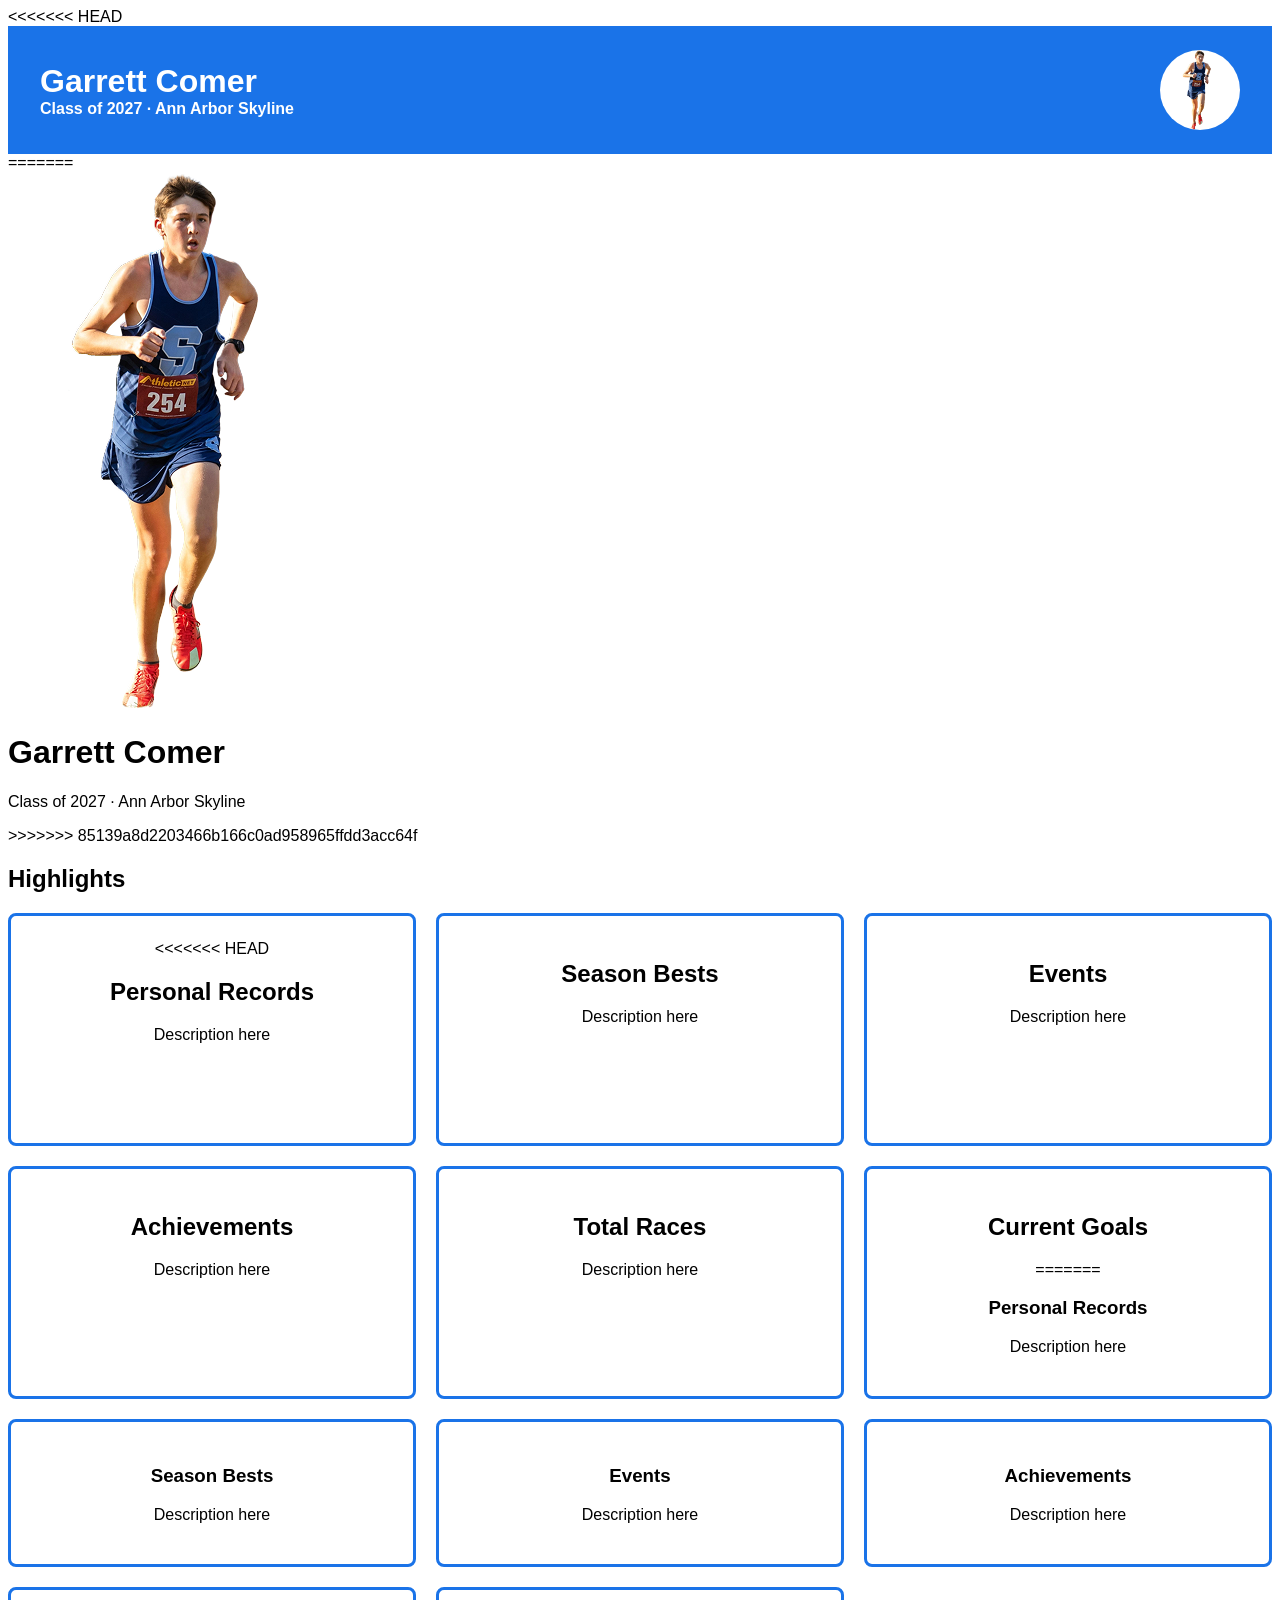
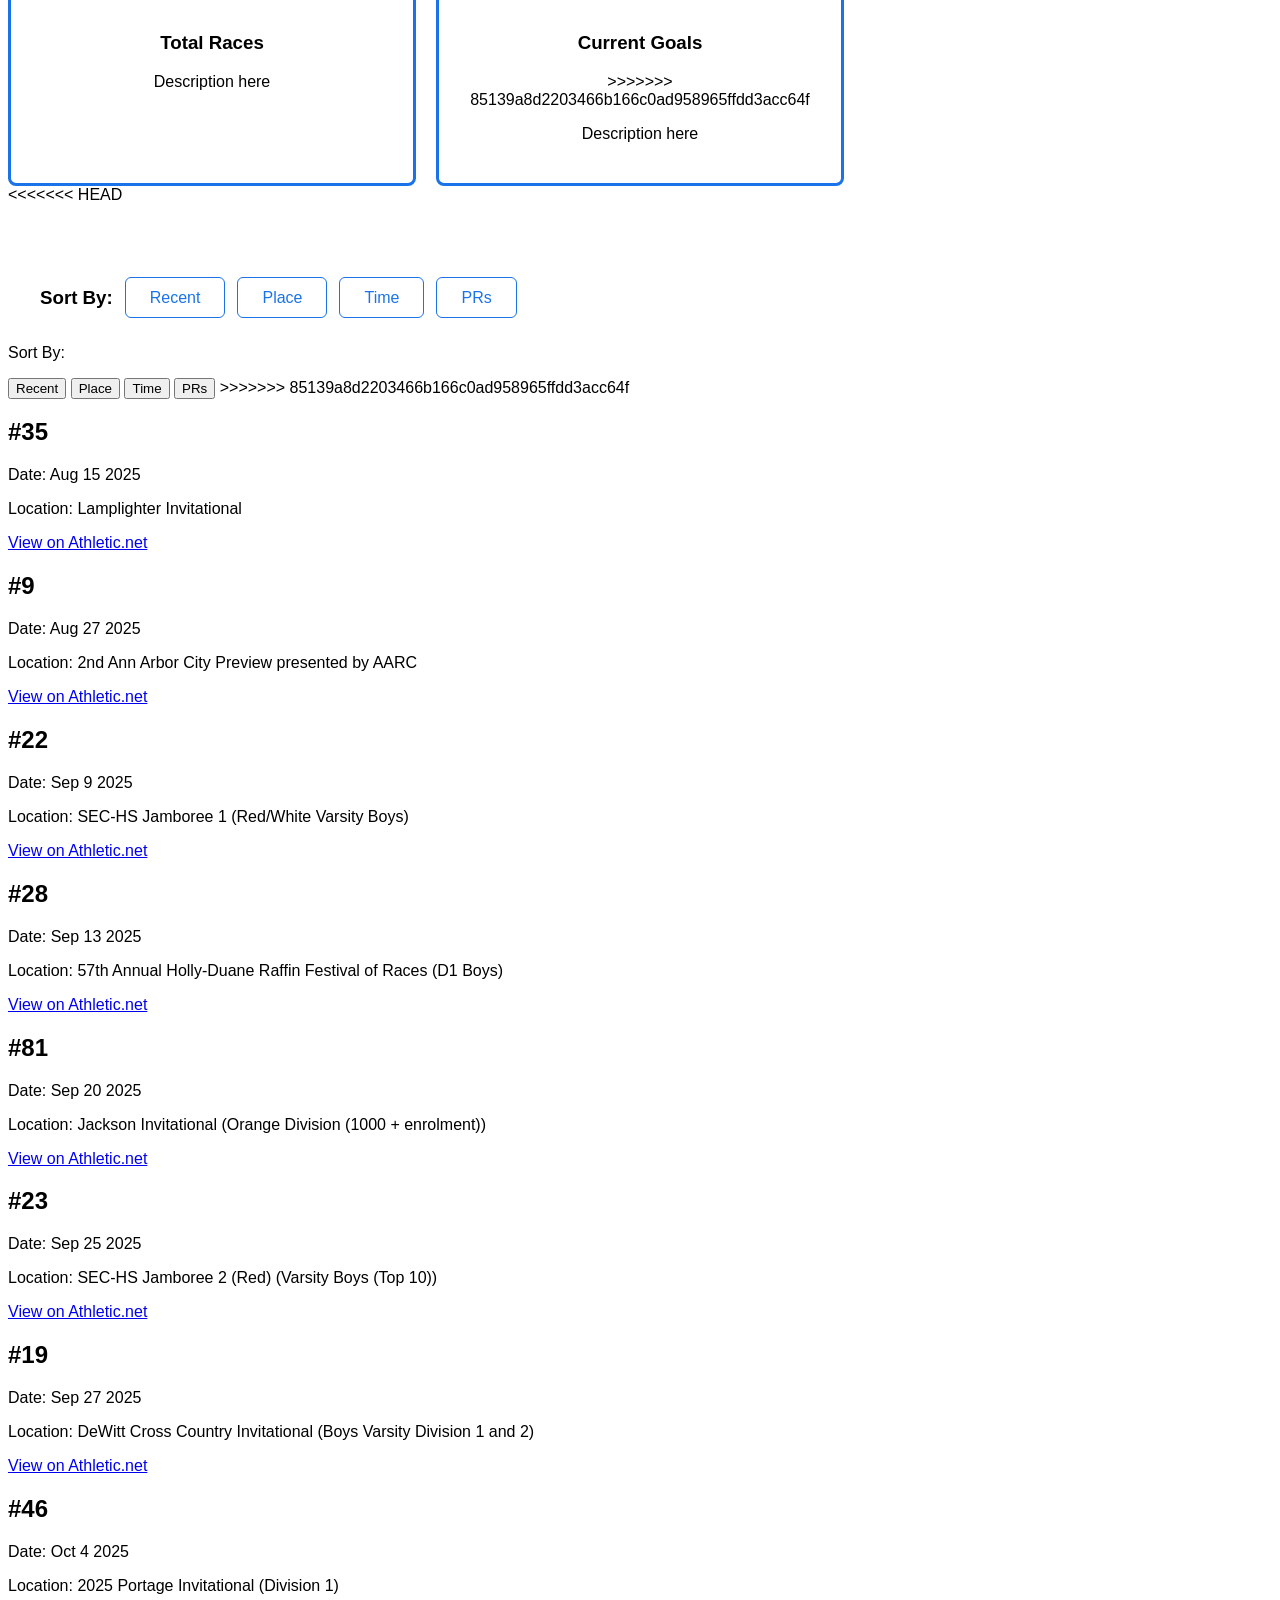
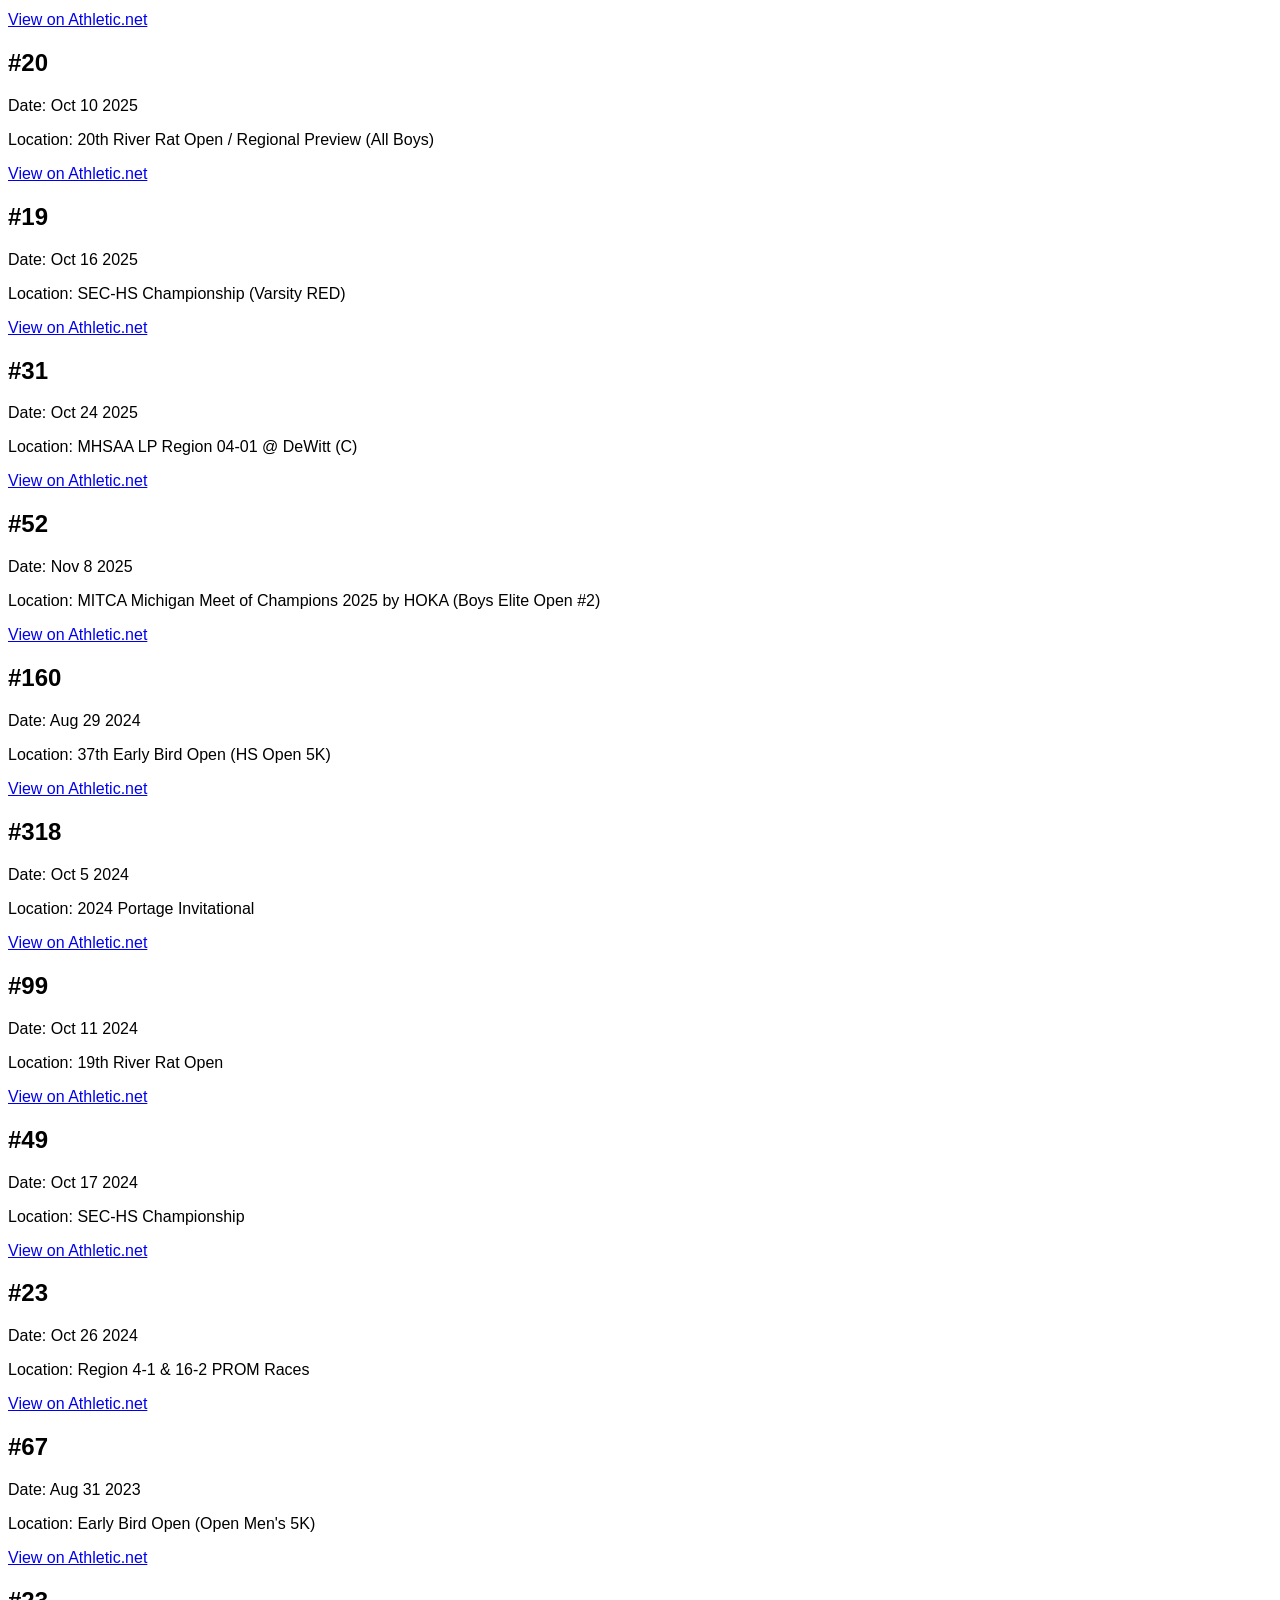
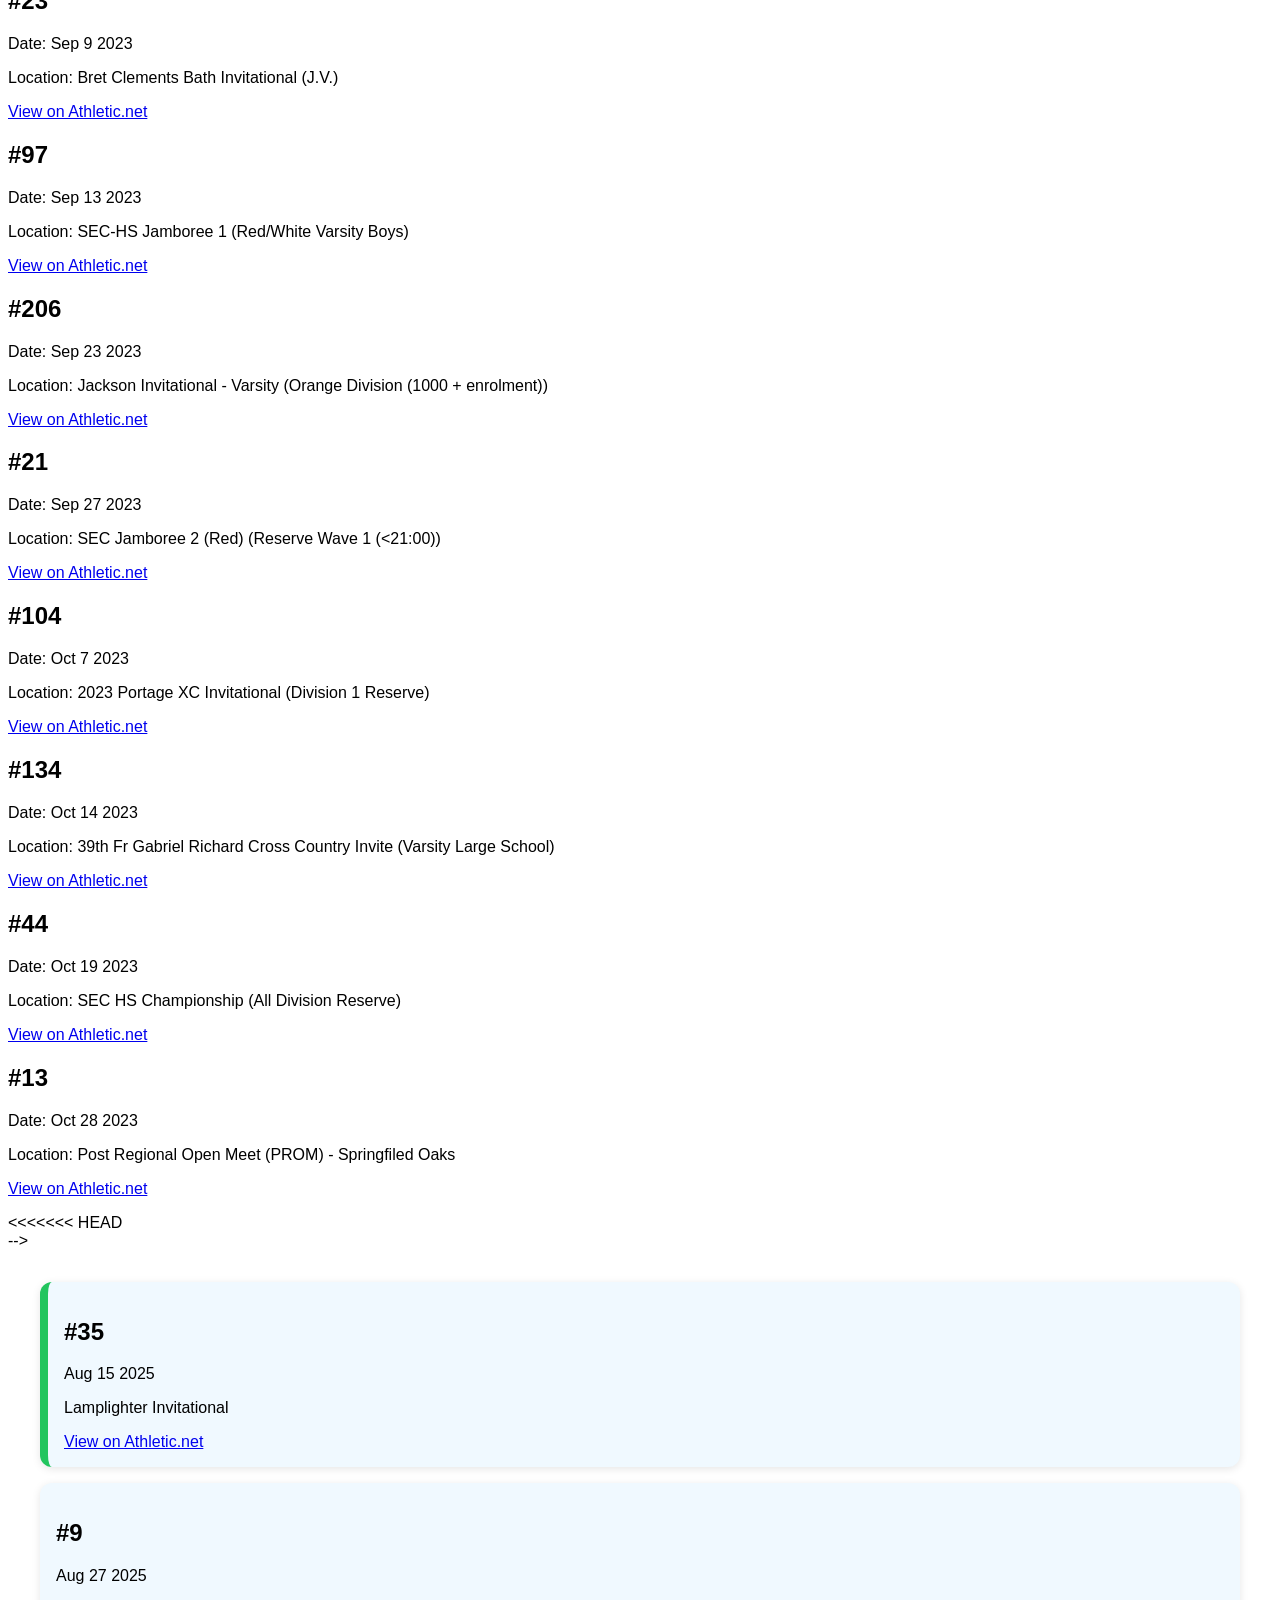
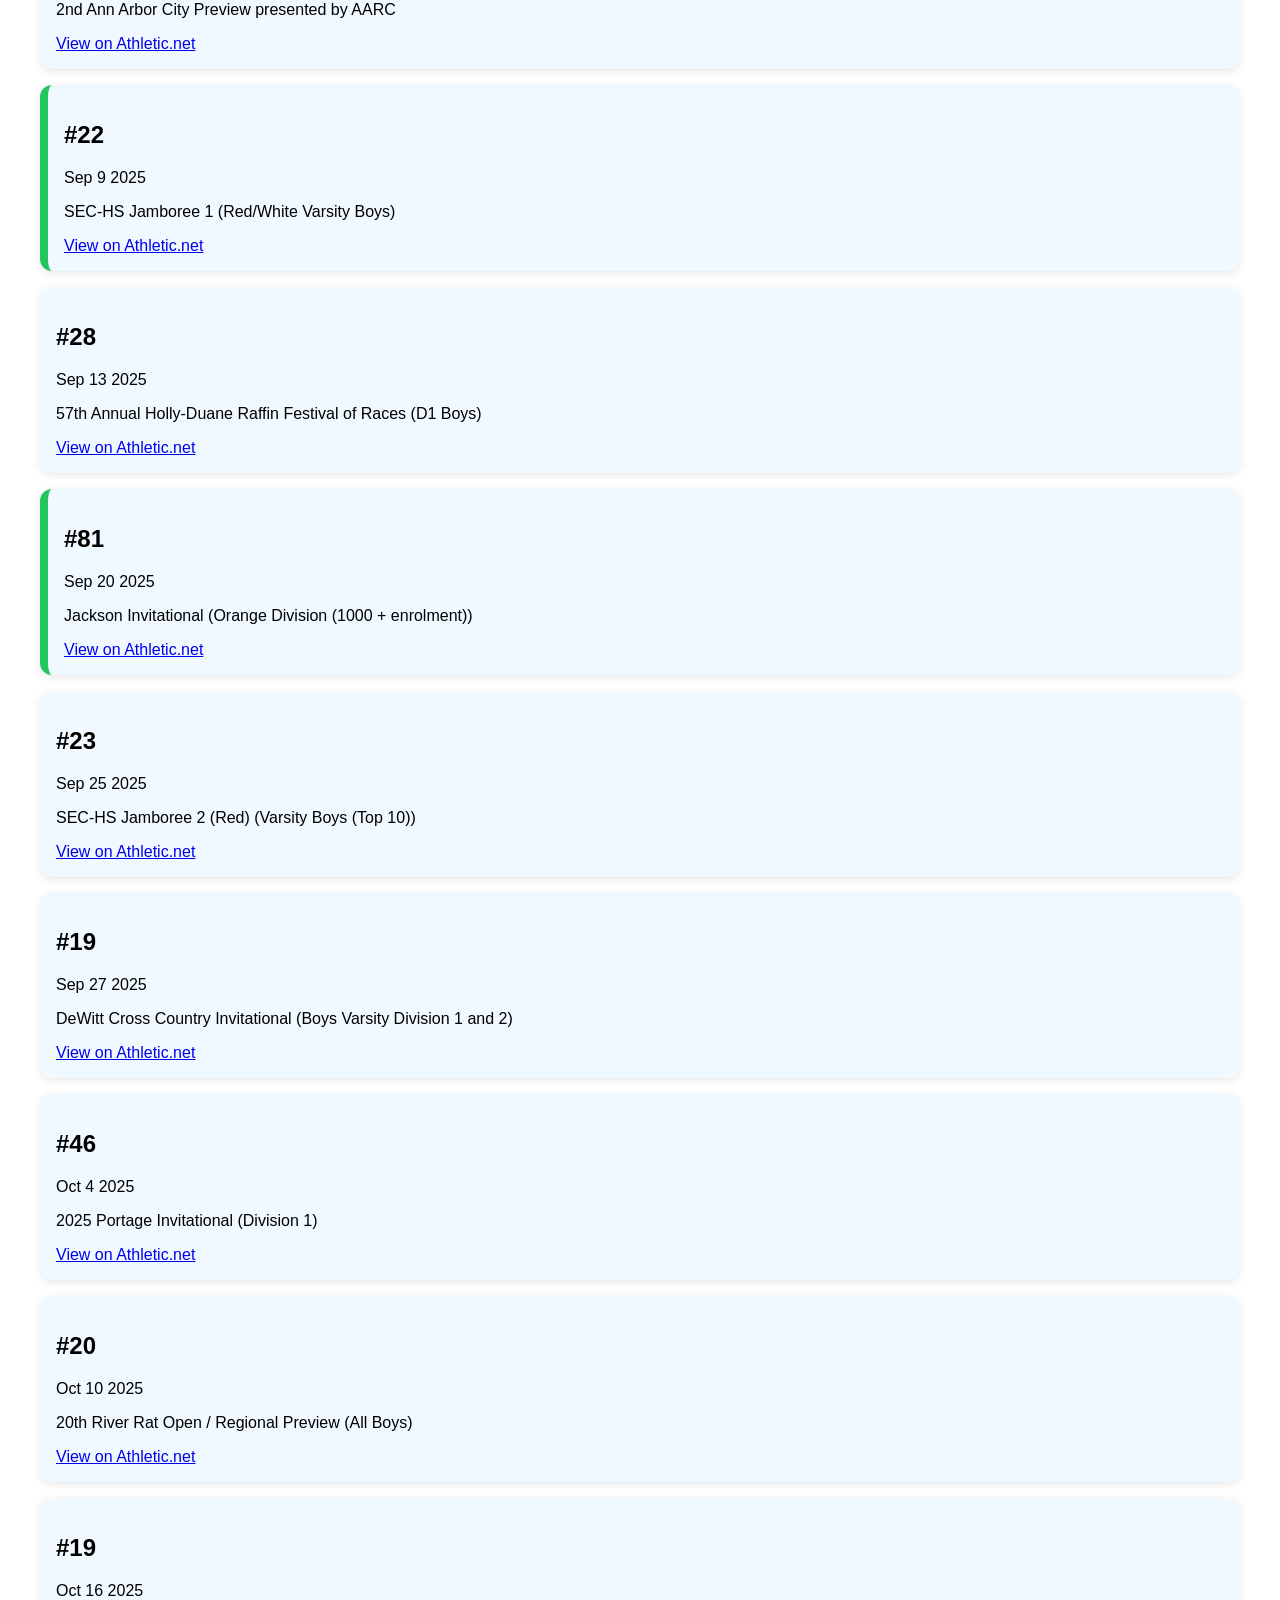
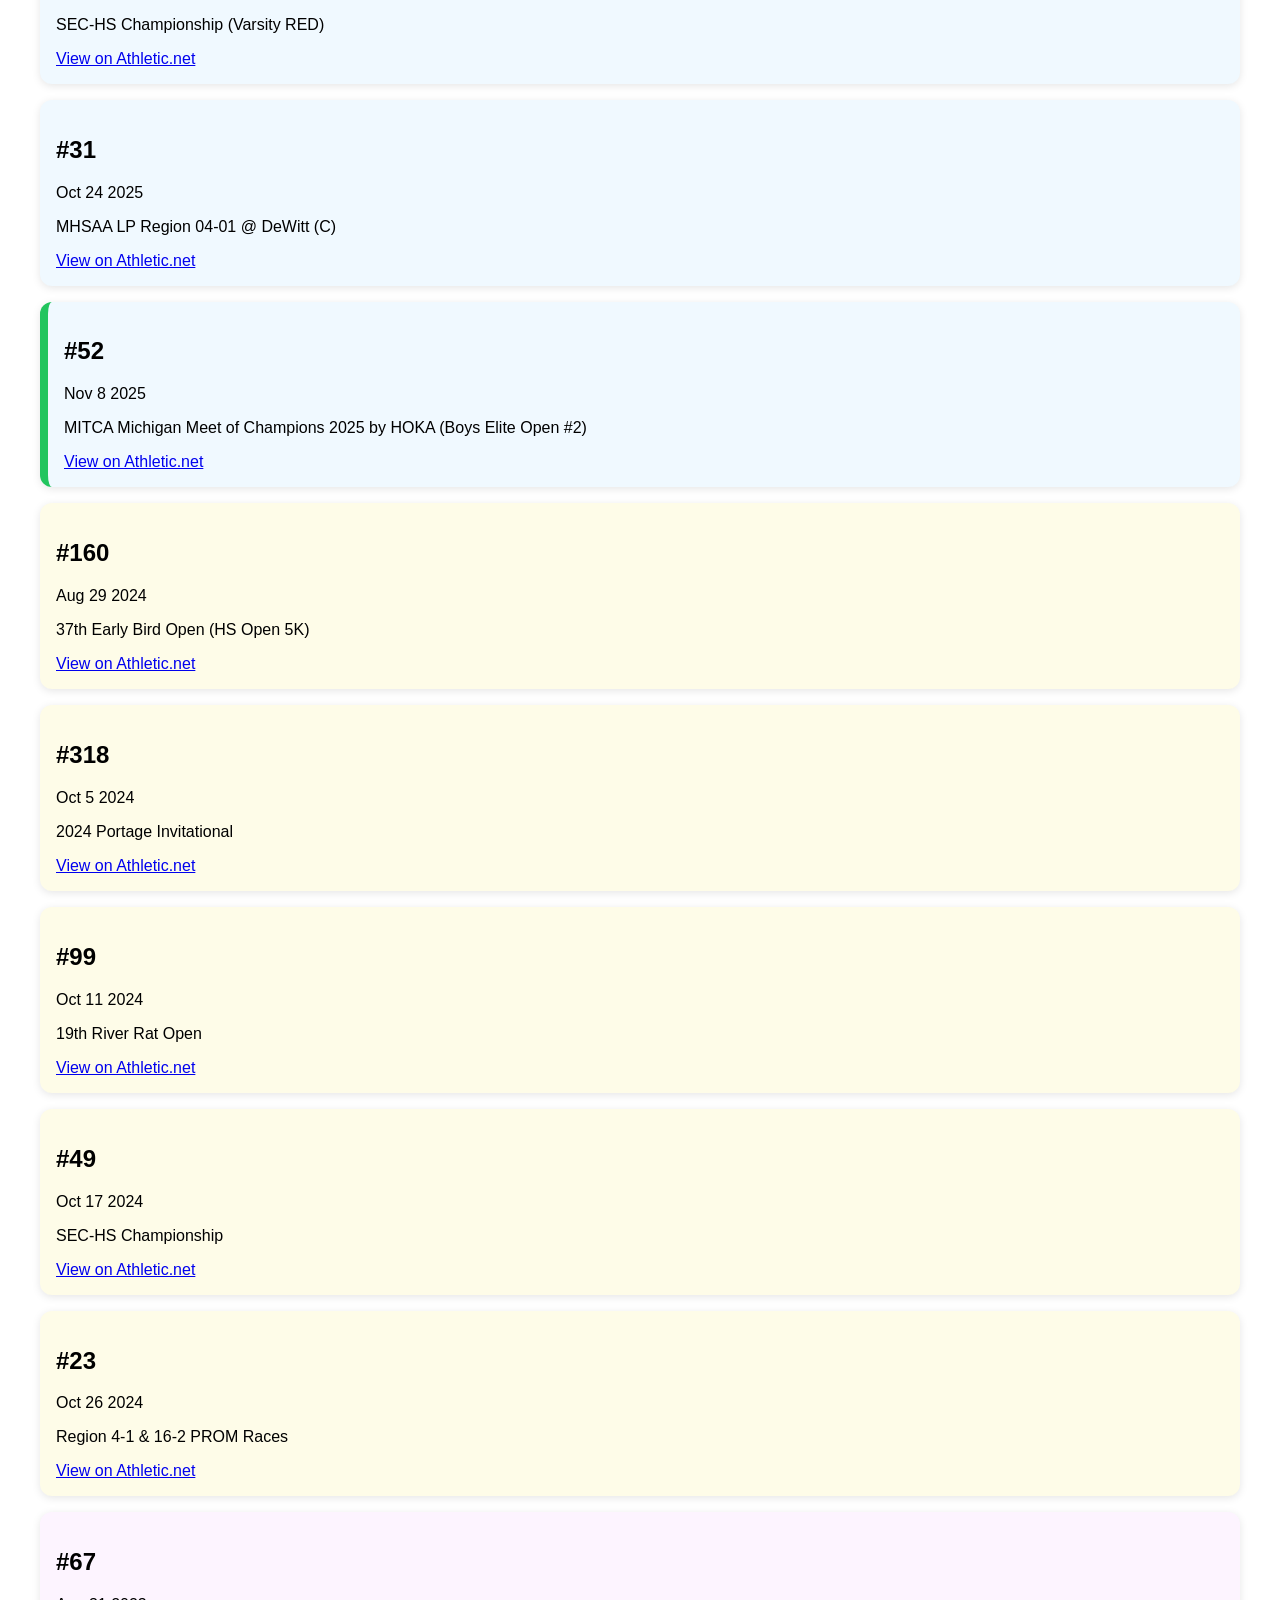
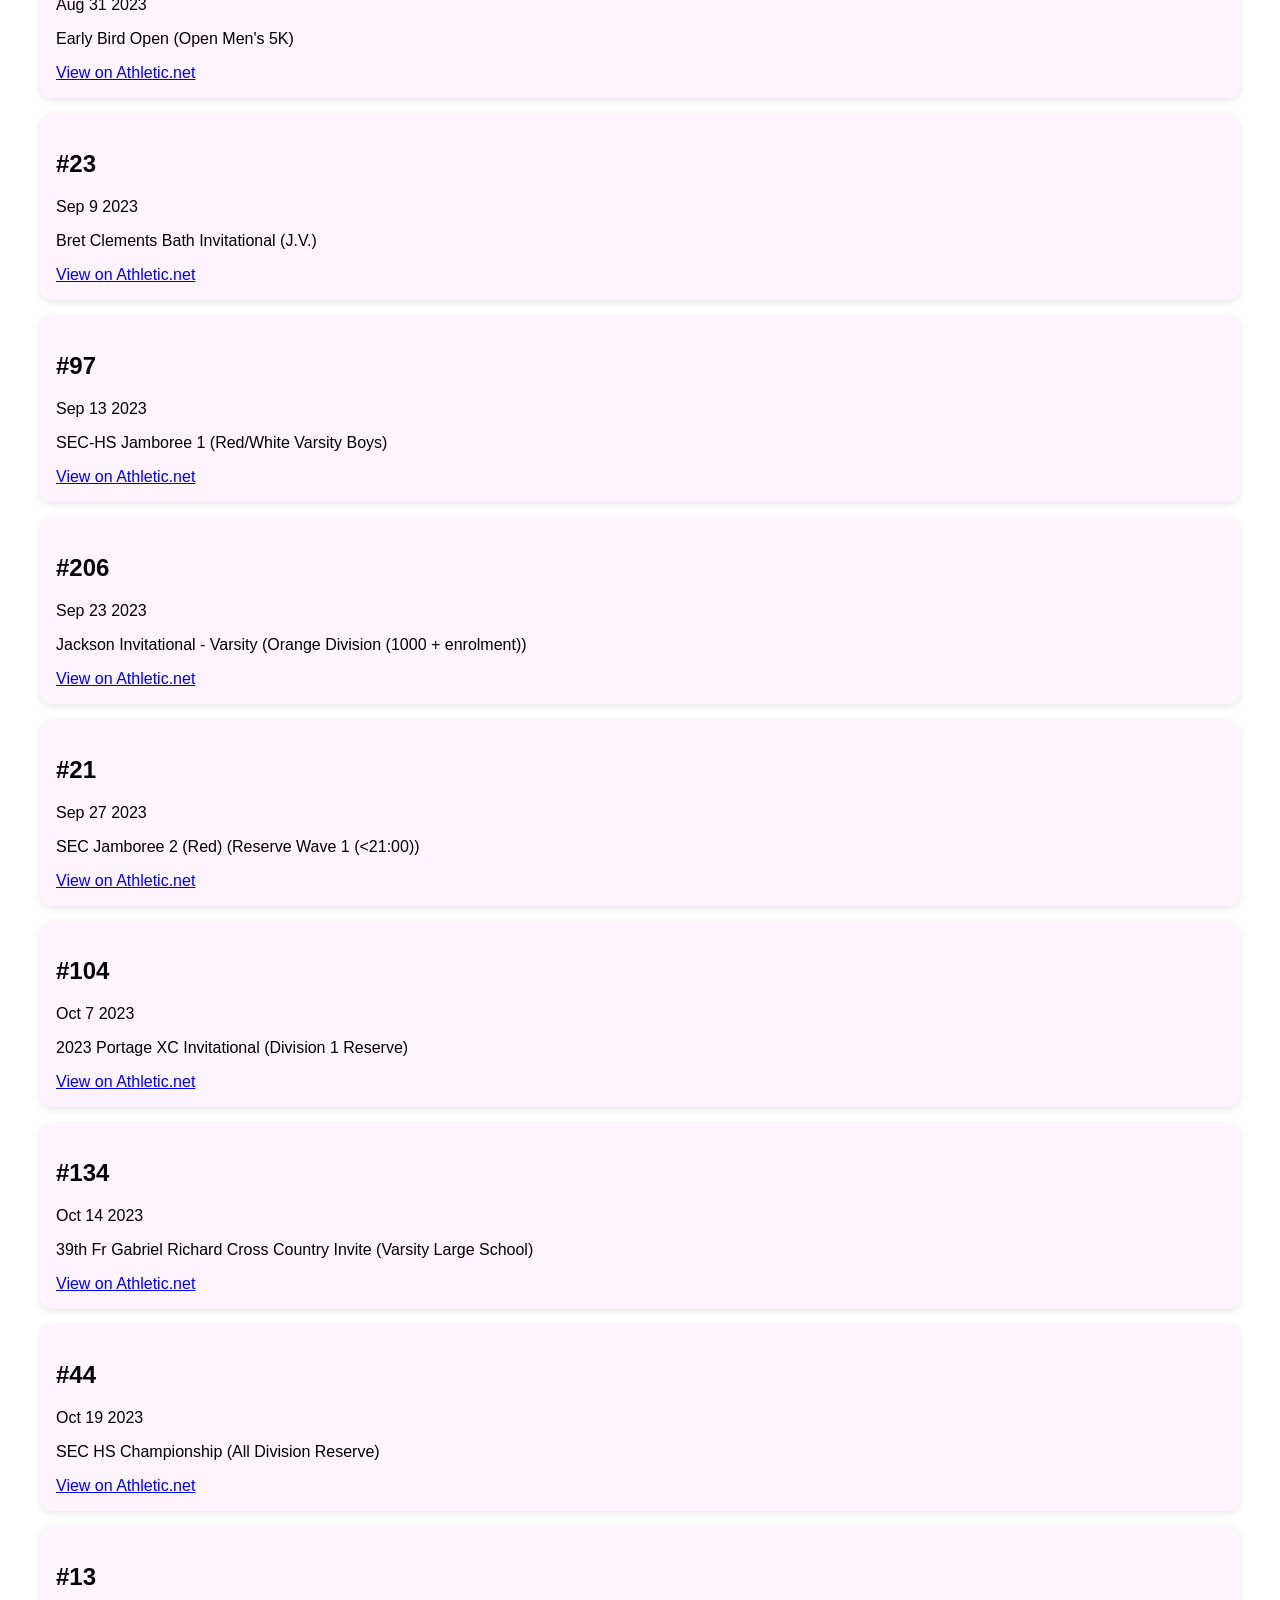
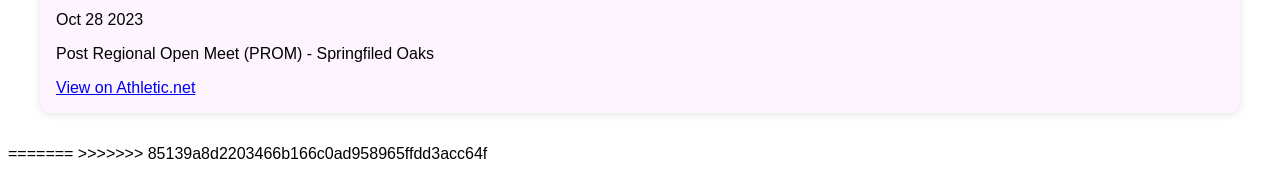
==== commit 7dfbf3aa: "resolved merge conflict" ====
--- a/index.html
+++ b/index.html
@@ -4,6 +4,7 @@
 <head>
     <meta charset="UTF-8">
     <meta name="viewport" content="width=device-width, initial-scale=1.0">
+<<<<<<< HEAD
     <link rel="stylesheet" href="style.css">
     <title>Cross Country Team</title>
 </head>
@@ -17,12 +18,36 @@
     <img class="athlete-photo" src="garrett-big.png" alt="Garrett Comer">
   </header>
 
+=======
+    <title>Cross Country Team</title>
+
+    <!-- Highlight Section Style -->
+    <style>
+        .highlights-grid {
+            display: grid;
+            grid-template-columns: repeat(3, 1fr);
+            gap: 20px;
+        }
+    </style>
+
+</head>
+
+<body>
+    <!-- Team Header -->
+    <header>
+        <img src="garrett-big.png" alt="Garrett Comer">
+        <h1>Garrett Comer
+        </h1>
+        <p>Class of 2027 · Ann Arbor Skyline</p>
+    </header>
+>>>>>>> 85139a8d2203466b166c0ad958965ffdd3acc64f
 
     <!-- Highlight Section -->
     <section>
         <h2>Highlights</h2>
         <div class="highlights-grid">
             <div>
+<<<<<<< HEAD
                 <h2>Personal Records</h2>
                 <p>Description here</p>
             </div>
@@ -44,11 +69,35 @@
             </div>
             <div>
                 <h2>Current Goals</h2>
+=======
+                <h3>Personal Records</h3>
+                <p>Description here</p>
+            </div>
+            <div>
+                <h3>Season Bests</h3>
+                <p>Description here</p>
+            </div>
+            <div>
+                <h3>Events</h3>
+                <p>Description here</p>
+            </div>
+            <div>
+                <h3>Achievements</h3>
+                <p>Description here</p>
+            </div>
+            <div>
+                <h3>Total Races</h3>
+                <p>Description here</p>
+            </div>
+            <div>
+                <h3>Current Goals</h3>
+>>>>>>> 85139a8d2203466b166c0ad958965ffdd3acc64f
                 <p>Description here</p>
             </div>
         </div>
     </section>
 
+<<<<<<< HEAD
     <!--Sort Buttons-->
     <section class="sort-section">
         <h3>Sort By:</h3>
@@ -62,6 +111,19 @@
 
     <!-- Races -->
 <!--     
+=======
+    <!--sort buttons-->
+    <p>Sort By:</p>
+    <button type="button">Recent</button>
+    <button type="button">Place</button>
+    <button type="button">Time</button>
+    <button type="button">PRs</button>
+
+    <script src="buttons.js"></script>
+
+    <!-- Race 1 -->
+    
+>>>>>>> 85139a8d2203466b166c0ad958965ffdd3acc64f
     <div class="placement-35 date-2025-08-15 place-35 pr-yes time-17-22-3" data-place="35" data-date="2025-08-15" data-time="17:22.3" data-time-seconds="1042.3" data-pr="1" data-year="2025" data-grade="11" data-meet="Lamplighter Invitational">
         <h2>#35</h2>
         <p>Date: Aug 15 2025</p>
@@ -242,6 +304,7 @@
         <p>Date: Oct 28 2023</p>
         <p>Location: Post Regional Open Meet (PROM) - Springfiled Oaks</p>
         <p><a href="https://www.athletic.net/CrossCountry/meet/229906/results/916818">View on Athletic.net</a></p>
+<<<<<<< HEAD
     </div> -->
 
 <div class="cards-container">
@@ -637,6 +700,9 @@
 </div>
 </div>
 
+=======
+    </div>
+>>>>>>> 85139a8d2203466b166c0ad958965ffdd3acc64f
 </body>
 
 </html>
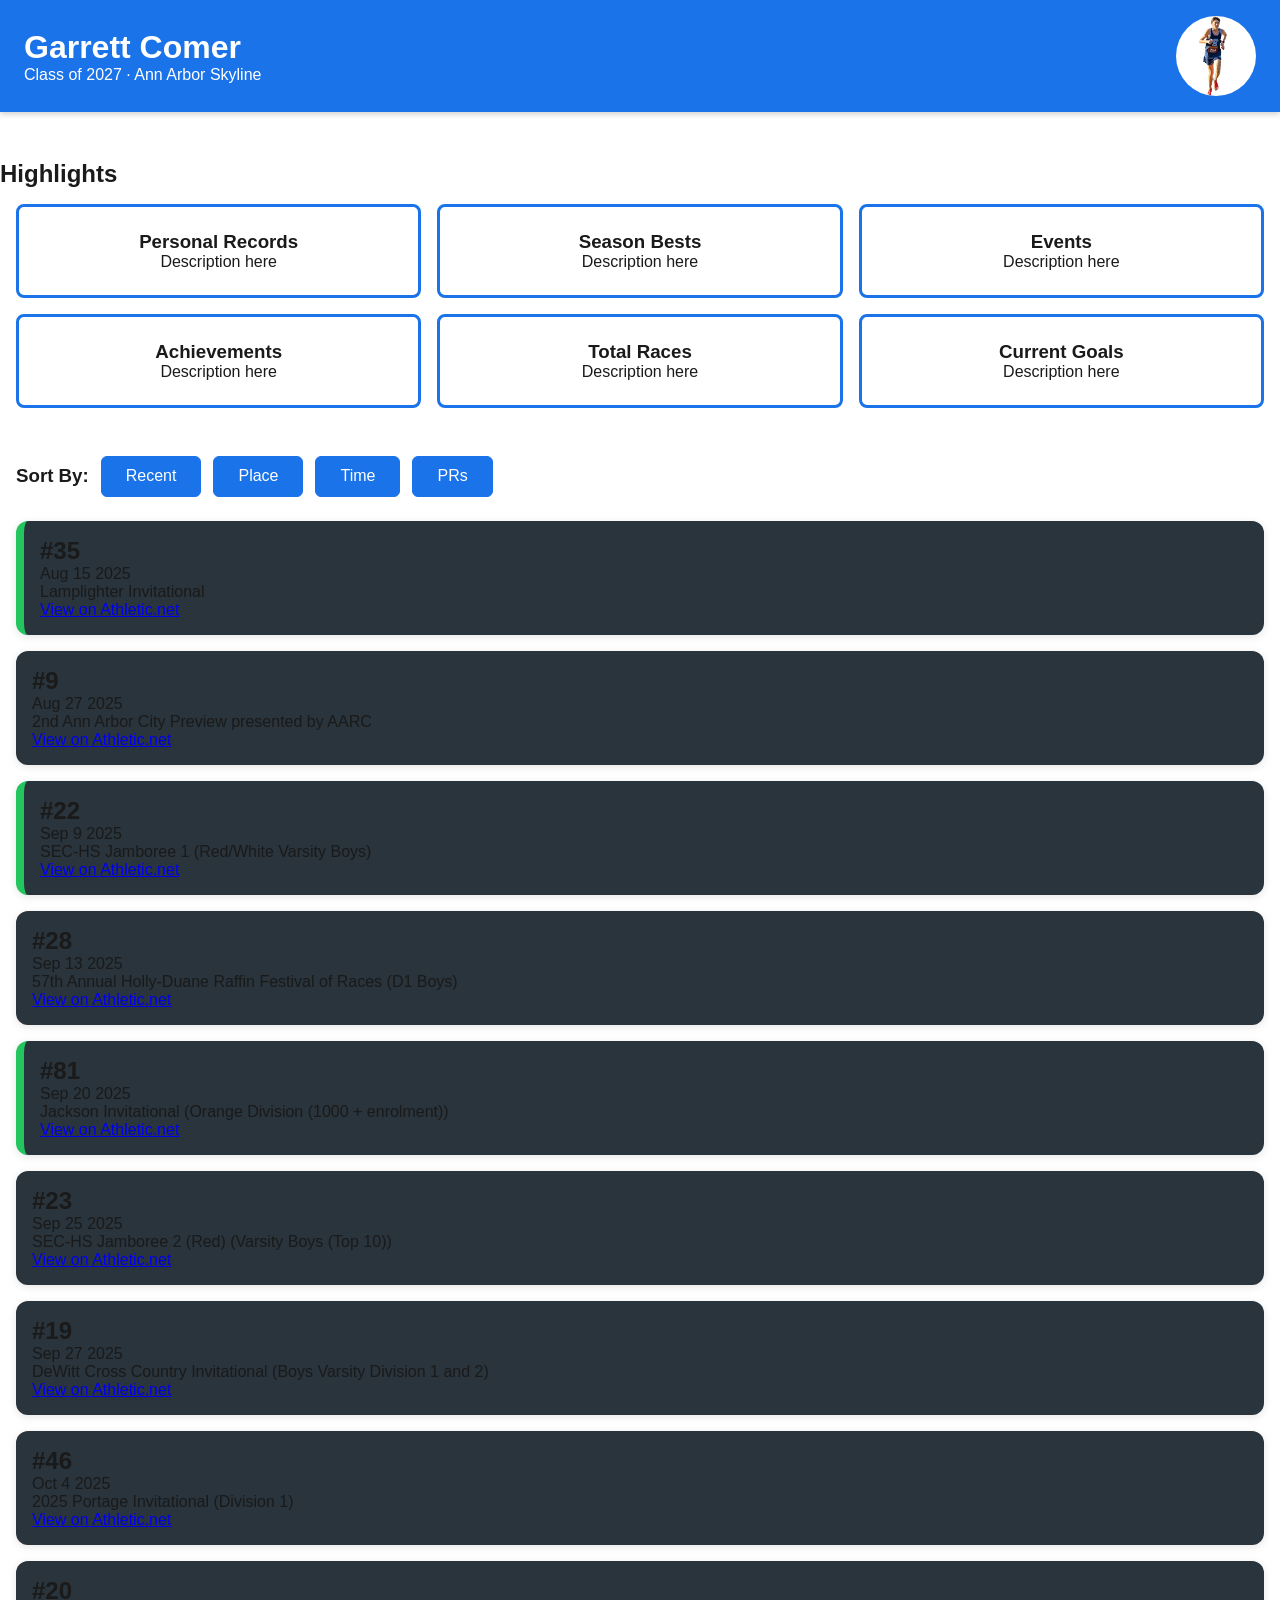
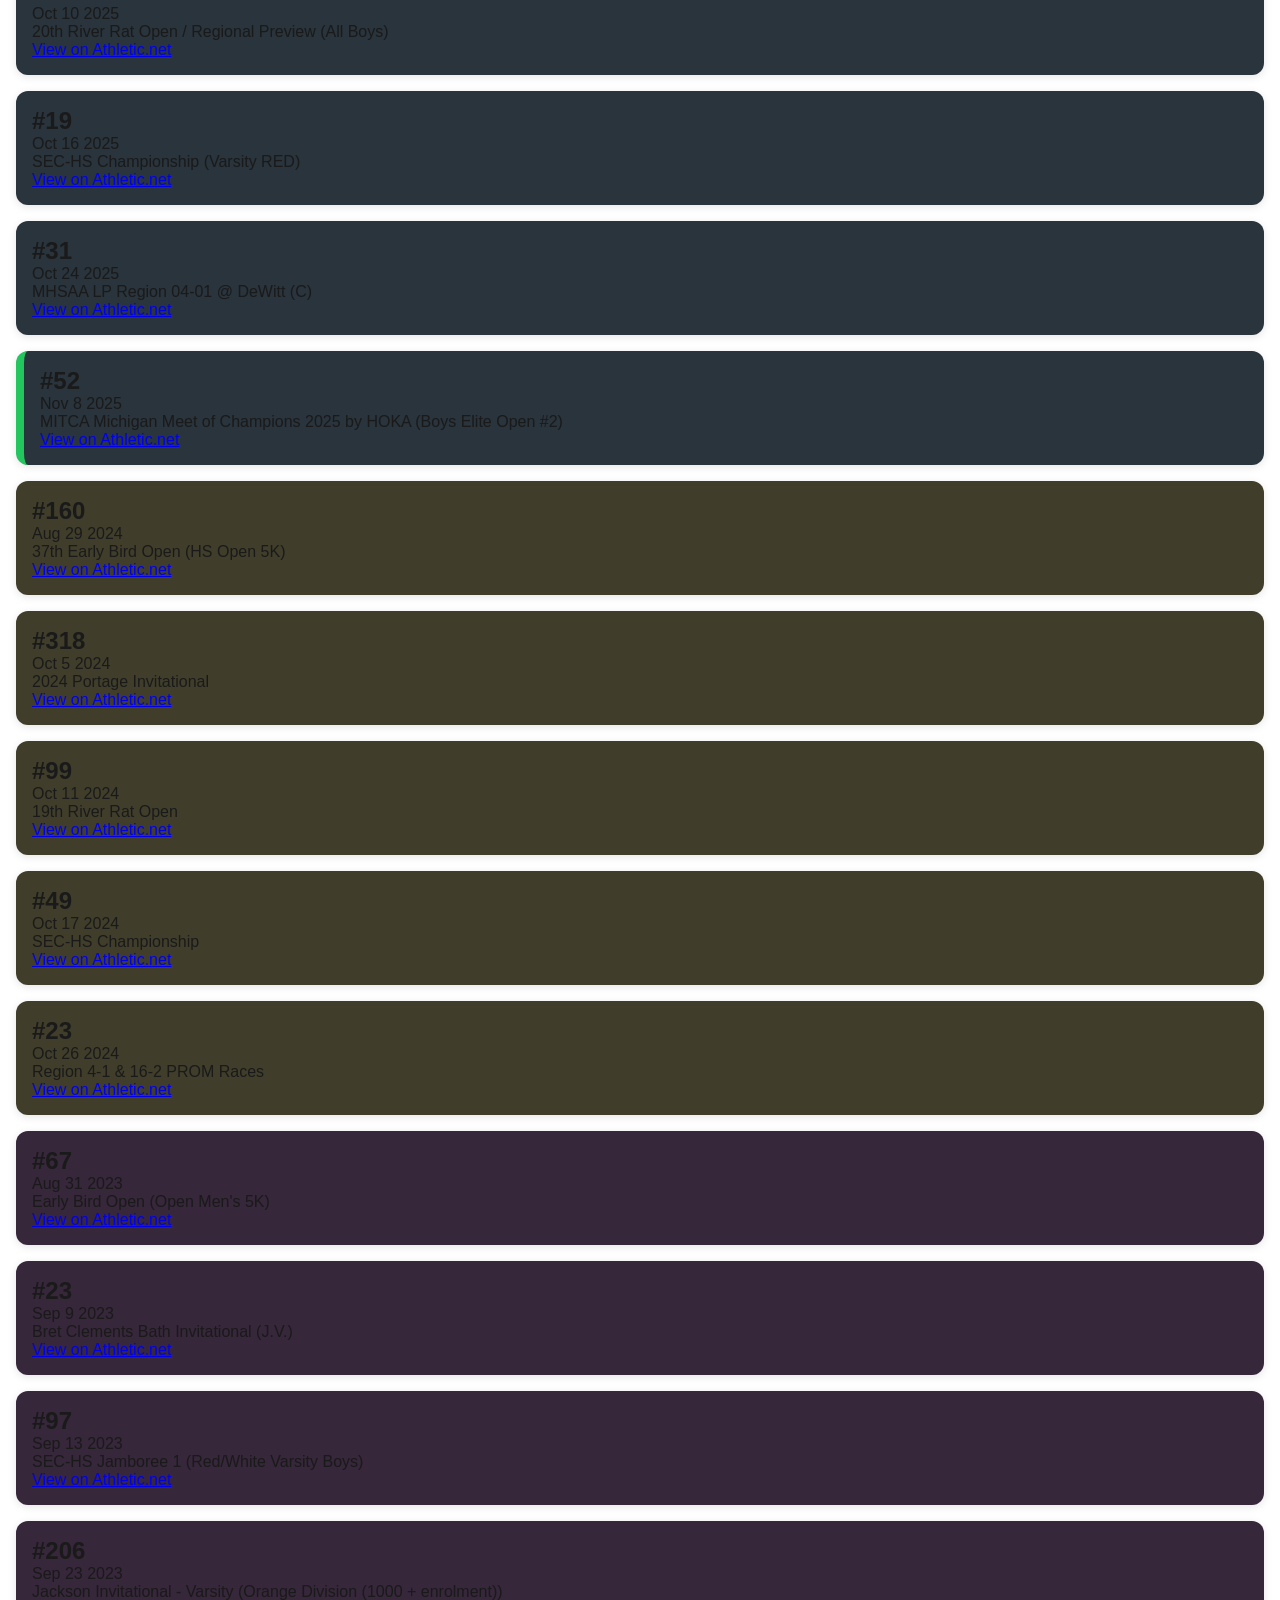
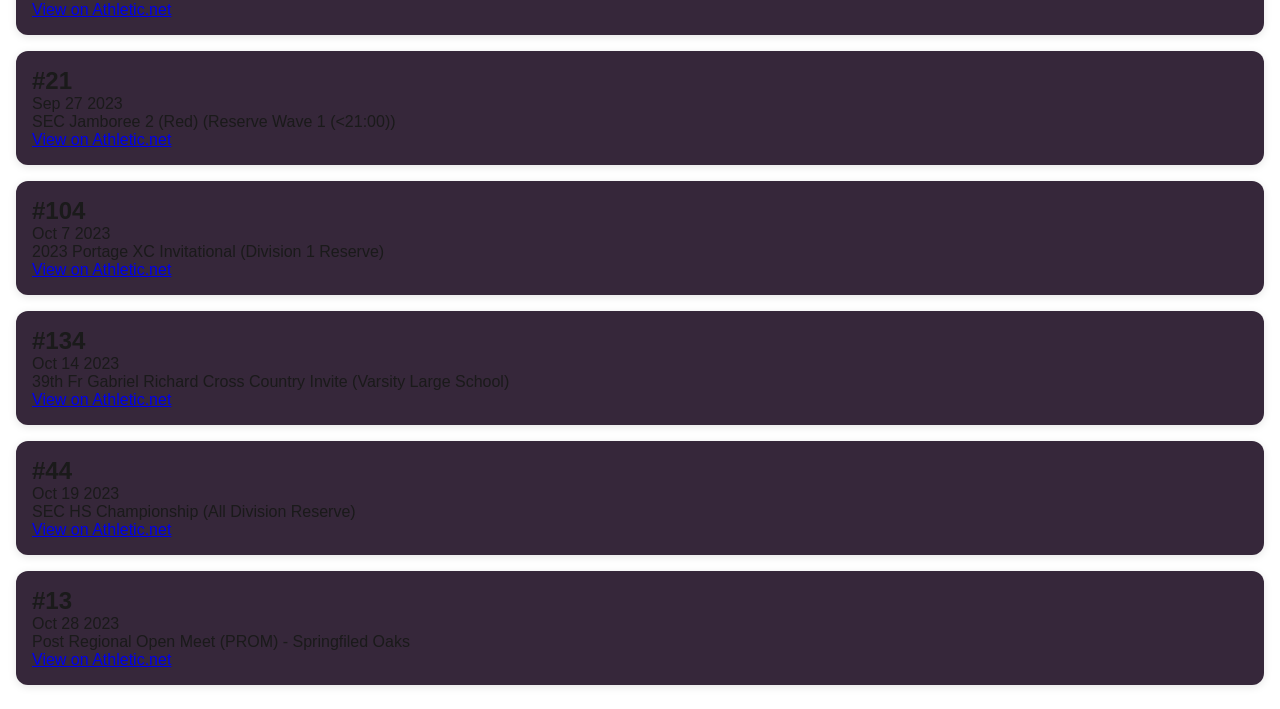
==== commit 92f2a316: "updating in styling + dark mode" ====
--- a/index.html
+++ b/index.html
@@ -4,7 +4,6 @@
 <head>
     <meta charset="UTF-8">
     <meta name="viewport" content="width=device-width, initial-scale=1.0">
-<<<<<<< HEAD
     <link rel="stylesheet" href="style.css">
     <title>Cross Country Team</title>
 </head>
@@ -13,63 +12,18 @@
 <header id="athlete-header">
     <div>
       <h1 class="athlete-name">Garrett Comer</h1>
-      <h4 class="athlete-info">Class of 2027 · Ann Arbor Skyline</h4>
+      <p class="athlete-info">Class of 2027 · Ann Arbor Skyline</p>
     </div>
     <img class="athlete-photo" src="garrett-big.png" alt="Garrett Comer">
-  </header>
-
-=======
-    <title>Cross Country Team</title>
-
-    <!-- Highlight Section Style -->
-    <style>
-        .highlights-grid {
-            display: grid;
-            grid-template-columns: repeat(3, 1fr);
-            gap: 20px;
-        }
-    </style>
-
-</head>
-
-<body>
-    <!-- Team Header -->
-    <header>
-        <img src="garrett-big.png" alt="Garrett Comer">
-        <h1>Garrett Comer
-        </h1>
-        <p>Class of 2027 · Ann Arbor Skyline</p>
-    </header>
->>>>>>> 85139a8d2203466b166c0ad958965ffdd3acc64f
+</header>
+
+<main>
 
     <!-- Highlight Section -->
-    <section>
+    <section class="highlights-section">
         <h2>Highlights</h2>
         <div class="highlights-grid">
             <div>
-<<<<<<< HEAD
-                <h2>Personal Records</h2>
-                <p>Description here</p>
-            </div>
-            <div>
-                <h2>Season Bests</h2>
-                <p>Description here</p>
-            </div>
-            <div>
-                <h2>Events</h2>
-                <p>Description here</p>
-            </div>
-            <div>
-                <h2>Achievements</h2>
-                <p>Description here</p>
-            </div>
-            <div>
-                <h2>Total Races</h2>
-                <p>Description here</p>
-            </div>
-            <div>
-                <h2>Current Goals</h2>
-=======
                 <h3>Personal Records</h3>
                 <p>Description here</p>
             </div>
@@ -91,13 +45,11 @@
             </div>
             <div>
                 <h3>Current Goals</h3>
->>>>>>> 85139a8d2203466b166c0ad958965ffdd3acc64f
                 <p>Description here</p>
             </div>
         </div>
     </section>
 
-<<<<<<< HEAD
     <!--Sort Buttons-->
     <section class="sort-section">
         <h3>Sort By:</h3>
@@ -109,600 +61,402 @@
 
     <script src="buttons.js"></script>
 
-    <!-- Races -->
-<!--     
-=======
-    <!--sort buttons-->
-    <p>Sort By:</p>
-    <button type="button">Recent</button>
-    <button type="button">Place</button>
-    <button type="button">Time</button>
-    <button type="button">PRs</button>
-
-    <script src="buttons.js"></script>
-
-    <!-- Race 1 -->
-    
->>>>>>> 85139a8d2203466b166c0ad958965ffdd3acc64f
-    <div class="placement-35 date-2025-08-15 place-35 pr-yes time-17-22-3" data-place="35" data-date="2025-08-15" data-time="17:22.3" data-time-seconds="1042.3" data-pr="1" data-year="2025" data-grade="11" data-meet="Lamplighter Invitational">
-        <h2>#35</h2>
-        <p>Date: Aug 15 2025</p>
-        <p>Location: Lamplighter Invitational</p>
-        <p><a href="https://www.athletic.net/CrossCountry/meet/247194/results/1007644">View on Athletic.net</a></p>
-    </div>
-
-    <div class="placement-9 date-2025-08-27 place-9 pr-no time-17-40-1" data-place="9" data-date="2025-08-27" data-time="17:40.1" data-time-seconds="1060.1" data-pr="0" data-year="2025" data-grade="11" data-meet="2nd Ann Arbor City Preview presented by AARC">
-        <h2>#9</h2>
-        <p>Date: Aug 27 2025</p>
-        <p>Location: 2nd Ann Arbor City Preview presented by AARC</p>
-        <p><a href="https://www.athletic.net/CrossCountry/meet/253860/results/1013715">View on Athletic.net</a></p>
-    </div>
-
-    <div class="placement-22 date-2025-09-09 place-22 pr-yes time-16-55-1" data-place="22" data-date="2025-09-09" data-time="16:55.1" data-time-seconds="1015.1" data-pr="1" data-year="2025" data-grade="11" data-meet="SEC-HS Jamboree 1 (Red/White Varsity Boys)">
-        <h2>#22</h2>
-        <p>Date: Sep 9 2025</p>
-        <p>Location: SEC-HS Jamboree 1 (Red/White Varsity Boys)</p>
-        <p><a href="https://www.athletic.net/CrossCountry/meet/255736/results/1016993">View on Athletic.net</a></p>
-    </div>
-
-    <div class="placement-28 date-2025-09-13 place-28 pr-no time-16-58-4" data-place="28" data-date="2025-09-13" data-time="16:58.4" data-time-seconds="1018.4" data-pr="0" data-year="2025" data-grade="11" data-meet="57th Annual Holly-Duane Raffin Festival of Races (D1 Boys)">
-        <h2>#28</h2>
-        <p>Date: Sep 13 2025</p>
-        <p>Location: 57th Annual Holly-Duane Raffin Festival of Races (D1 Boys)</p>
-        <p><a href="https://www.athletic.net/CrossCountry/meet/254402/results/1015792">View on Athletic.net</a></p>
-    </div>
-
-    <div class="placement-81 date-2025-09-20 place-81 pr-yes time-16-46-8" data-place="81" data-date="2025-09-20" data-time="16:46.8" data-time-seconds="1006.8" data-pr="1" data-year="2025" data-grade="11" data-meet="Jackson Invitational (Orange Division (1000 + enrolment))">
-        <h2>#81</h2>
-        <p>Date: Sep 20 2025</p>
-        <p>Location: Jackson Invitational (Orange Division (1000 + enrolment))</p>
-        <p><a href="https://www.athletic.net/CrossCountry/meet/253890/results/1013851">View on Athletic.net</a></p>
-    </div>
-
-    <div class="placement-23 date-2025-09-25 place-23 pr-no time-16-55-9" data-place="23" data-date="2025-09-25" data-time="16:55.9" data-time-seconds="1015.9" data-pr="0" data-year="2025" data-grade="11" data-meet="SEC-HS Jamboree 2 (Red) (Varsity Boys (Top 10))">
-        <h2>#23</h2>
-        <p>Date: Sep 25 2025</p>
-        <p>Location: SEC-HS Jamboree 2 (Red) (Varsity Boys (Top 10))</p>
-        <p><a href="https://www.athletic.net/CrossCountry/meet/255735/results/1016991">View on Athletic.net</a></p>
-    </div>
-
-    <div class="placement-19 date-2025-09-27 place-19 pr-no time-16-55-4" data-place="19" data-date="2025-09-27" data-time="16:55.4" data-time-seconds="1015.4" data-pr="0" data-year="2025" data-grade="11" data-meet="DeWitt Cross Country Invitational (Boys Varsity Division 1 and 2)">
-        <h2>#19</h2>
-        <p>Date: Sep 27 2025</p>
-        <p>Location: DeWitt Cross Country Invitational (Boys Varsity Division 1 and 2)</p>
-        <p><a href="https://www.athletic.net/CrossCountry/meet/253663/results/1013066">View on Athletic.net</a></p>
-    </div>
-
-    <div class="placement-46 date-2025-10-04 place-46 pr-no time-16-49-8" data-place="46" data-date="2025-10-04" data-time="16:49.8" data-time-seconds="1009.8" data-pr="0" data-year="2025" data-grade="11" data-meet="2025 Portage Invitational (Division 1)">
-        <h2>#46</h2>
-        <p>Date: Oct 4 2025</p>
-        <p>Location: 2025 Portage Invitational (Division 1)</p>
-        <p><a href="https://www.athletic.net/CrossCountry/meet/256643/results/1020256">View on Athletic.net</a></p>
-    </div>
-
-    <div class="placement-20 date-2025-10-10 place-20 pr-no time-17-16-1" data-place="20" data-date="2025-10-10" data-time="17:16.1" data-time-seconds="1036.1" data-pr="0" data-year="2025" data-grade="11" data-meet="20th River Rat Open / Regional Preview (All Boys)">
-        <h2>#20</h2>
-        <p>Date: Oct 10 2025</p>
-        <p>Location: 20th River Rat Open / Regional Preview (All Boys)</p>
-        <p><a href="https://www.athletic.net/CrossCountry/meet/253193/results/1010579">View on Athletic.net</a></p>
-    </div>
-
-    <div class="placement-19 date-2025-10-16 place-19 pr-no time-17-00-5" data-place="19" data-date="2025-10-16" data-time="17:00.5" data-time-seconds="1020.5" data-pr="0" data-year="2025" data-grade="11" data-meet="SEC-HS Championship (Varsity RED)">
-        <h2>#19</h2>
-        <p>Date: Oct 16 2025</p>
-        <p>Location: SEC-HS Championship (Varsity RED)</p>
-        <p><a href="https://www.athletic.net/CrossCountry/meet/255733/results/1016980">View on Athletic.net</a></p>
-    </div>
-
-    <div class="placement-31 date-2025-10-24 place-31 pr-no time-16-43-8-pr" data-place="31" data-date="2025-10-24" data-time="16:43.8 PR" data-time-seconds="1003.8" data-pr="0" data-year="2025" data-grade="11" data-meet="MHSAA LP Region 04-01 @ DeWitt (C)">
-        <h2>#31</h2>
-        <p>Date: Oct 24 2025</p>
-        <p>Location: MHSAA LP Region 04-01 @ DeWitt (C)</p>
-        <p><a href="https://www.athletic.net/CrossCountry/meet/256172/results/1018459">View on Athletic.net</a></p>
-    </div>
-
-    <div class="placement-52 date-2025-11-08 place-52 pr-yes time-16-44-5" data-place="52" data-date="2025-11-08" data-time="16:44.5" data-time-seconds="1004.5" data-pr="1" data-year="2025" data-grade="11" data-meet="MITCA Michigan Meet of Champions 2025 by HOKA (Boys Elite Open #2)">
-        <h2>#52</h2>
-        <p>Date: Nov 8 2025</p>
-        <p>Location: MITCA Michigan Meet of Champions 2025 by HOKA (Boys Elite Open #2)</p>
-        <p><a href="https://www.athletic.net/CrossCountry/meet/260111/results/1032840">View on Athletic.net</a></p>
-    </div>
-
-    <div class="placement-160 date-2024-08-29 place-160 pr-no time-21-04-2" data-place="160" data-date="2024-08-29" data-time="21:04.2" data-time-seconds="1264.2" data-pr="0" data-year="2024" data-grade="10" data-meet="37th Early Bird Open (HS Open 5K)">
-        <h2>#160</h2>
-        <p>Date: Aug 29 2024</p>
-        <p>Location: 37th Early Bird Open (HS Open 5K)</p>
-        <p><a href="https://www.athletic.net/CrossCountry/meet/235827/results/943367">View on Athletic.net</a></p>
-    </div>
-
-    <div class="placement-318 date-2024-10-05 place-318 pr-no time-21-04-9" data-place="318" data-date="2024-10-05" data-time="21:04.9" data-time-seconds="1264.9" data-pr="0" data-year="2024" data-grade="10" data-meet="2024 Portage Invitational">
-        <h2>#318</h2>
-        <p>Date: Oct 5 2024</p>
-        <p>Location: 2024 Portage Invitational</p>
-        <p><a href="https://www.athletic.net/CrossCountry/meet/237295/results/948796">View on Athletic.net</a></p>
-    </div>
-
-    <div class="placement-99 date-2024-10-11 place-99 pr-no time-20-34-8" data-place="99" data-date="2024-10-11" data-time="20:34.8" data-time-seconds="1234.8" data-pr="0" data-year="2024" data-grade="10" data-meet="19th River Rat Open">
-        <h2>#99</h2>
-        <p>Date: Oct 11 2024</p>
-        <p>Location: 19th River Rat Open</p>
-        <p><a href="https://www.athletic.net/CrossCountry/meet/235828/results/943371">View on Athletic.net</a></p>
-    </div>
-
-    <div class="placement-49 date-2024-10-17 place-49 pr-no time-19-17-8" data-place="49" data-date="2024-10-17" data-time="19:17.8" data-time-seconds="1157.8" data-pr="0" data-year="2024" data-grade="10" data-meet="SEC-HS Championship">
-        <h2>#49</h2>
-        <p>Date: Oct 17 2024</p>
-        <p>Location: SEC-HS Championship</p>
-        <p><a href="https://www.athletic.net/CrossCountry/meet/238232/results/9520733">View on Athletic.net</a></p>
-    </div>
-
-    <div class="placement-23 date-2024-10-26 place-23 pr-no time-18-42-7-sr" data-place="23" data-date="2024-10-26" data-time="18:42.7 SR" data-pr="0" data-year="2024" data-grade="10" data-meet="Region 4-1 &amp; 16-2 PROM Races">
-        <h2>#23</h2>
-        <p>Date: Oct 26 2024</p>
-        <p>Location: Region 4-1 &amp; 16-2 PROM Races</p>
-        <p><a href="https://www.athletic.net/CrossCountry/meet/251112/results/999928">View on Athletic.net</a></p>
-    </div>
-
-    <div class="placement-67 date-2023-08-31 place-67 pr-no time-19-45-4" data-place="67" data-date="2023-08-31" data-time="19:45.4" data-time-seconds="1185.4" data-pr="0" data-year="2023" data-grade="9" data-meet="Early Bird Open (Open Men&#x27;s 5K)">
-        <h2>#67</h2>
-        <p>Date: Aug 31 2023</p>
-        <p>Location: Early Bird Open (Open Men&#x27;s 5K)</p>
-        <p><a href="https://www.athletic.net/CrossCountry/meet/223660/results/894305">View on Athletic.net</a></p>
-    </div>
-
-    <div class="placement-23 date-2023-09-09 place-23 pr-no time-19-16-3" data-place="23" data-date="2023-09-09" data-time="19:16.3" data-time-seconds="1156.3" data-pr="0" data-year="2023" data-grade="9" data-meet="Bret Clements Bath Invitational (J.V.)">
-        <h2>#23</h2>
-        <p>Date: Sep 9 2023</p>
-        <p>Location: Bret Clements Bath Invitational (J.V.)</p>
-        <p><a href="https://www.athletic.net/CrossCountry/meet/221738/results/887403">View on Athletic.net</a></p>
-    </div>
-
-    <div class="placement-97 date-2023-09-13 place-97 pr-no time-19-22-2" data-place="97" data-date="2023-09-13" data-time="19:22.2" data-time-seconds="1162.2" data-pr="0" data-year="2023" data-grade="9" data-meet="SEC-HS Jamboree 1 (Red/White Varsity Boys)">
-        <h2>#97</h2>
-        <p>Date: Sep 13 2023</p>
-        <p>Location: SEC-HS Jamboree 1 (Red/White Varsity Boys)</p>
-        <p><a href="https://www.athletic.net/CrossCountry/meet/221764/results/887492">View on Athletic.net</a></p>
-    </div>
-
-    <div class="placement-206 date-2023-09-23 place-206 pr-no time-18-47-9" data-place="206" data-date="2023-09-23" data-time="18:47.9" data-time-seconds="1127.9" data-pr="0" data-year="2023" data-grade="9" data-meet="Jackson Invitational - Varsity (Orange Division (1000 + enrolment))">
-        <h2>#206</h2>
-        <p>Date: Sep 23 2023</p>
-        <p>Location: Jackson Invitational - Varsity (Orange Division (1000 + enrolment))</p>
-        <p><a href="https://www.athletic.net/CrossCountry/meet/221802/results/887639">View on Athletic.net</a></p>
-    </div>
-
-    <div class="placement-21 date-2023-09-27 place-21 pr-no time-18-36-0" data-place="21" data-date="2023-09-27" data-time="18:36.0" data-time-seconds="1116.0" data-pr="0" data-year="2023" data-grade="9" data-meet="SEC Jamboree 2 (Red) (Reserve Wave 1 (&lt;21:00))">
-        <h2>#21</h2>
-        <p>Date: Sep 27 2023</p>
-        <p>Location: SEC Jamboree 2 (Red) (Reserve Wave 1 (&lt;21:00))</p>
-        <p><a href="https://www.athletic.net/CrossCountry/meet/222702/results/890995">View on Athletic.net</a></p>
-    </div>
-
-    <div class="placement-104 date-2023-10-07 place-104 pr-no time-18-47-1" data-place="104" data-date="2023-10-07" data-time="18:47.1" data-time-seconds="1127.1" data-pr="0" data-year="2023" data-grade="9" data-meet="2023 Portage XC Invitational (Division 1 Reserve)">
-        <h2>#104</h2>
-        <p>Date: Oct 7 2023</p>
-        <p>Location: 2023 Portage XC Invitational (Division 1 Reserve)</p>
-        <p><a href="https://www.athletic.net/CrossCountry/meet/221793/results/887586">View on Athletic.net</a></p>
-    </div>
-
-    <div class="placement-134 date-2023-10-14 place-134 pr-no time-20-06-6" data-place="134" data-date="2023-10-14" data-time="20:06.6" data-time-seconds="1206.6" data-pr="0" data-year="2023" data-grade="9" data-meet="39th Fr Gabriel Richard Cross Country Invite (Varsity Large School)">
-        <h2>#134</h2>
-        <p>Date: Oct 14 2023</p>
-        <p>Location: 39th Fr Gabriel Richard Cross Country Invite (Varsity Large School)</p>
-        <p><a href="https://www.athletic.net/CrossCountry/meet/221531/results/886426">View on Athletic.net</a></p>
-    </div>
-
-    <div class="placement-44 date-2023-10-19 place-44 pr-no time-19-21-8" data-place="44" data-date="2023-10-19" data-time="19:21.8" data-time-seconds="1161.8" data-pr="0" data-year="2023" data-grade="9" data-meet="SEC HS Championship (All Division Reserve)">
-        <h2>#44</h2>
-        <p>Date: Oct 19 2023</p>
-        <p>Location: SEC HS Championship (All Division Reserve)</p>
-        <p><a href="https://www.athletic.net/CrossCountry/meet/221762/results/887481">View on Athletic.net</a></p>
-    </div>
-
-    <div class="placement-13 date-2023-10-28 place-13 pr-no time-18-24-6-sr" data-place="13" data-date="2023-10-28" data-time="18:24.6 SR" data-pr="0" data-year="2023" data-grade="9" data-meet="Post Regional Open Meet (PROM) - Springfiled Oaks">
-        <h2>#13</h2>
-        <p>Date: Oct 28 2023</p>
-        <p>Location: Post Regional Open Meet (PROM) - Springfiled Oaks</p>
-        <p><a href="https://www.athletic.net/CrossCountry/meet/229906/results/916818">View on Athletic.net</a></p>
-<<<<<<< HEAD
-    </div> -->
-
-<div class="cards-container">
-<!-- 2025 Races -->
-<div class="race-card race-card--2025 race-card--pr"
-     data-place="35"
-     data-date="2025-08-15"
-     data-time="17:22.3"
-     data-time-seconds="1042.3"
-     data-pr="1"
-     data-year="2025"
-     data-grade="11"
-     data-meet="Lamplighter Invitational">
-  <h2 class="race-card__place">#35</h2>
-  <p class="race-card__date">Aug 15 2025</p>
-  <p class="race-card__meet">Lamplighter Invitational</p>
-  <a class="race-card__link" href="https://www.athletic.net/CrossCountry/meet/247194/results/1007644">View on Athletic.net</a>
-</div>
-
-<div class="race-card race-card--2025 race-card--no-pr"
-     data-place="9"
-     data-date="2025-08-27"
-     data-time="17:40.1"
-     data-time-seconds="1060.1"
-     data-pr="0"
-     data-year="2025"
-     data-grade="11"
-     data-meet="2nd Ann Arbor City Preview presented by AARC">
-  <h2 class="race-card__place">#9</h2>
-  <p class="race-card__date">Aug 27 2025</p>
-  <p class="race-card__meet">2nd Ann Arbor City Preview presented by AARC</p>
-  <a class="race-card__link" href="https://www.athletic.net/CrossCountry/meet/253860/results/1013715">View on Athletic.net</a>
-</div>
-
-<div class="race-card race-card--2025 race-card--pr"
-     data-place="22"
-     data-date="2025-09-09"
-     data-time="16:55.1"
-     data-time-seconds="1015.1"
-     data-pr="1"
-     data-year="2025"
-     data-grade="11"
-     data-meet="SEC-HS Jamboree 1 (Red/White Varsity Boys)">
-  <h2 class="race-card__place">#22</h2>
-  <p class="race-card__date">Sep 9 2025</p>
-  <p class="race-card__meet">SEC-HS Jamboree 1 (Red/White Varsity Boys)</p>
-  <a class="race-card__link" href="https://www.athletic.net/CrossCountry/meet/255736/results/1016993">View on Athletic.net</a>
-</div>
-
-<div class="race-card race-card--2025 race-card--no-pr"
-     data-place="28"
-     data-date="2025-09-13"
-     data-time="16:58.4"
-     data-time-seconds="1018.4"
-     data-pr="0"
-     data-year="2025"
-     data-grade="11"
-     data-meet="57th Annual Holly-Duane Raffin Festival of Races (D1 Boys)">
-  <h2 class="race-card__place">#28</h2>
-  <p class="race-card__date">Sep 13 2025</p>
-  <p class="race-card__meet">57th Annual Holly-Duane Raffin Festival of Races (D1 Boys)</p>
-  <a class="race-card__link" href="https://www.athletic.net/CrossCountry/meet/254402/results/1015792">View on Athletic.net</a>
-</div>
-
-<div class="race-card race-card--2025 race-card--pr"
-     data-place="81"
-     data-date="2025-09-20"
-     data-time="16:46.8"
-     data-time-seconds="1006.8"
-     data-pr="1"
-     data-year="2025"
-     data-grade="11"
-     data-meet="Jackson Invitational (Orange Division (1000 + enrolment))">
-  <h2 class="race-card__place">#81</h2>
-  <p class="race-card__date">Sep 20 2025</p>
-  <p class="race-card__meet">Jackson Invitational (Orange Division (1000 + enrolment))</p>
-  <a class="race-card__link" href="https://www.athletic.net/CrossCountry/meet/253890/results/1013851">View on Athletic.net</a>
-</div>
-
-<div class="race-card race-card--2025 race-card--no-pr"
-     data-place="23"
-     data-date="2025-09-25"
-     data-time="16:55.9"
-     data-time-seconds="1015.9"
-     data-pr="0"
-     data-year="2025"
-     data-grade="11"
-     data-meet="SEC-HS Jamboree 2 (Red) (Varsity Boys (Top 10))">
-  <h2 class="race-card__place">#23</h2>
-  <p class="race-card__date">Sep 25 2025</p>
-  <p class="race-card__meet">SEC-HS Jamboree 2 (Red) (Varsity Boys (Top 10))</p>
-  <a class="race-card__link" href="https://www.athletic.net/CrossCountry/meet/255735/results/1016991">View on Athletic.net</a>
-</div>
-
-<div class="race-card race-card--2025 race-card--no-pr"
-     data-place="19"
-     data-date="2025-09-27"
-     data-time="16:55.4"
-     data-time-seconds="1015.4"
-     data-pr="0"
-     data-year="2025"
-     data-grade="11"
-     data-meet="DeWitt Cross Country Invitational (Boys Varsity Division 1 and 2)">
-  <h2 class="race-card__place">#19</h2>
-  <p class="race-card__date">Sep 27 2025</p>
-  <p class="race-card__meet">DeWitt Cross Country Invitational (Boys Varsity Division 1 and 2)</p>
-  <a class="race-card__link" href="https://www.athletic.net/CrossCountry/meet/253663/results/1013066">View on Athletic.net</a>
-</div>
-
-<div class="race-card race-card--2025 race-card--no-pr"
-     data-place="46"
-     data-date="2025-10-04"
-     data-time="16:49.8"
-     data-time-seconds="1009.8"
-     data-pr="0"
-     data-year="2025"
-     data-grade="11"
-     data-meet="2025 Portage Invitational (Division 1)">
-  <h2 class="race-card__place">#46</h2>
-  <p class="race-card__date">Oct 4 2025</p>
-  <p class="race-card__meet">2025 Portage Invitational (Division 1)</p>
-  <a class="race-card__link" href="https://www.athletic.net/CrossCountry/meet/256643/results/1020256">View on Athletic.net</a>
-</div>
-
-<div class="race-card race-card--2025 race-card--no-pr"
-     data-place="20"
-     data-date="2025-10-10"
-     data-time="17:16.1"
-     data-time-seconds="1036.1"
-     data-pr="0"
-     data-year="2025"
-     data-grade="11"
-     data-meet="20th River Rat Open / Regional Preview (All Boys)">
-  <h2 class="race-card__place">#20</h2>
-  <p class="race-card__date">Oct 10 2025</p>
-  <p class="race-card__meet">20th River Rat Open / Regional Preview (All Boys)</p>
-  <a class="race-card__link" href="https://www.athletic.net/CrossCountry/meet/253193/results/1010579">View on Athletic.net</a>
-</div>
-
-<div class="race-card race-card--2025 race-card--no-pr"
-     data-place="19"
-     data-date="2025-10-16"
-     data-time="17:00.5"
-     data-time-seconds="1020.5"
-     data-pr="0"
-     data-year="2025"
-     data-grade="11"
-     data-meet="SEC-HS Championship (Varsity RED)">
-  <h2 class="race-card__place">#19</h2>
-  <p class="race-card__date">Oct 16 2025</p>
-  <p class="race-card__meet">SEC-HS Championship (Varsity RED)</p>
-  <a class="race-card__link" href="https://www.athletic.net/CrossCountry/meet/255733/results/1016980">View on Athletic.net</a>
-</div>
-
-<div class="race-card race-card--2025 race-card--no-pr"
-     data-place="31"
-     data-date="2025-10-24"
-     data-time="16:43.8 PR"
-     data-time-seconds="1003.8"
-     data-pr="0"
-     data-year="2025"
-     data-grade="11"
-     data-meet="MHSAA LP Region 04-01 @ DeWitt (C)">
-  <h2 class="race-card__place">#31</h2>
-  <p class="race-card__date">Oct 24 2025</p>
-  <p class="race-card__meet">MHSAA LP Region 04-01 @ DeWitt (C)</p>
-  <a class="race-card__link" href="https://www.athletic.net/CrossCountry/meet/256172/results/1018459">View on Athletic.net</a>
-</div>
-
-<div class="race-card race-card--2025 race-card--pr"
-     data-place="52"
-     data-date="2025-11-08"
-     data-time="16:44.5"
-     data-time-seconds="1004.5"
-     data-pr="1"
-     data-year="2025"
-     data-grade="11"
-     data-meet="MITCA Michigan Meet of Champions 2025 by HOKA (Boys Elite Open #2)">
-  <h2 class="race-card__place">#52</h2>
-  <p class="race-card__date">Nov 8 2025</p>
-  <p class="race-card__meet">MITCA Michigan Meet of Champions 2025 by HOKA (Boys Elite Open #2)</p>
-  <a class="race-card__link" href="https://www.athletic.net/CrossCountry/meet/260111/results/1032840">View on Athletic.net</a>
-</div>
-
-<!-- 2024 Races -->
-<div class="race-card race-card--2024 race-card--no-pr"
-     data-place="160"
-     data-date="2024-08-29"
-     data-time="21:04.2"
-     data-time-seconds="1264.2"
-     data-pr="0"
-     data-year="2024"
-     data-grade="10"
-     data-meet="37th Early Bird Open (HS Open 5K)">
-  <h2 class="race-card__place">#160</h2>
-  <p class="race-card__date">Aug 29 2024</p>
-  <p class="race-card__meet">37th Early Bird Open (HS Open 5K)</p>
-  <a class="race-card__link" href="https://www.athletic.net/CrossCountry/meet/235827/results/943367">View on Athletic.net</a>
-</div>
-
-<div class="race-card race-card--2024 race-card--no-pr"
-     data-place="318"
-     data-date="2024-10-05"
-     data-time="21:04.9"
-     data-time-seconds="1264.9"
-     data-pr="0"
-     data-year="2024"
-     data-grade="10"
-     data-meet="2024 Portage Invitational">
-  <h2 class="race-card__place">#318</h2>
-  <p class="race-card__date">Oct 5 2024</p>
-  <p class="race-card__meet">2024 Portage Invitational</p>
-  <a class="race-card__link" href="https://www.athletic.net/CrossCountry/meet/237295/results/948796">View on Athletic.net</a>
-</div>
-
-<div class="race-card race-card--2024 race-card--no-pr"
-     data-place="99"
-     data-date="2024-10-11"
-     data-time="20:34.8"
-     data-time-seconds="1234.8"
-     data-pr="0"
-     data-year="2024"
-     data-grade="10"
-     data-meet="19th River Rat Open">
-  <h2 class="race-card__place">#99</h2>
-  <p class="race-card__date">Oct 11 2024</p>
-  <p class="race-card__meet">19th River Rat Open</p>
-  <a class="race-card__link" href="https://www.athletic.net/CrossCountry/meet/235828/results/943371">View on Athletic.net</a>
-</div>
-
-<div class="race-card race-card--2024 race-card--no-pr"
-     data-place="49"
-     data-date="2024-10-17"
-     data-time="19:17.8"
-     data-time-seconds="1157.8"
-     data-pr="0"
-     data-year="2024"
-     data-grade="10"
-     data-meet="SEC-HS Championship">
-  <h2 class="race-card__place">#49</h2>
-  <p class="race-card__date">Oct 17 2024</p>
-  <p class="race-card__meet">SEC-HS Championship</p>
-  <a class="race-card__link" href="https://www.athletic.net/CrossCountry/meet/238232/results/9520733">View on Athletic.net</a>
-</div>
-
-<div class="race-card race-card--2024 race-card--no-pr"
-     data-place="23"
-     data-date="2024-10-26"
-     data-time="18:42.7 SR"
-     data-pr="0"
-     data-year="2024"
-     data-grade="10"
-     data-meet="Region 4-1 &amp; 16-2 PROM Races">
-  <h2 class="race-card__place">#23</h2>
-  <p class="race-card__date">Oct 26 2024</p>
-  <p class="race-card__meet">Region 4-1 &amp; 16-2 PROM Races</p>
-  <a class="race-card__link" href="https://www.athletic.net/CrossCountry/meet/251112/results/999928">View on Athletic.net</a>
-</div>
-
-<!-- 2023 Races -->
-<div class="race-card race-card--2023 race-card--no-pr"
-     data-place="67"
-     data-date="2023-08-31"
-     data-time="19:45.4"
-     data-time-seconds="1185.4"
-     data-pr="0"
-     data-year="2023"
-     data-grade="9"
-     data-meet="Early Bird Open (Open Men's 5K)">
-  <h2 class="race-card__place">#67</h2>
-  <p class="race-card__date">Aug 31 2023</p>
-  <p class="race-card__meet">Early Bird Open (Open Men's 5K)</p>
-  <a class="race-card__link" href="https://www.athletic.net/CrossCountry/meet/223660/results/894305">View on Athletic.net</a>
-</div>
-
-<div class="race-card race-card--2023 race-card--no-pr"
-     data-place="23"
-     data-date="2023-09-09"
-     data-time="19:16.3"
-     data-time-seconds="1156.3"
-     data-pr="0"
-     data-year="2023"
-     data-grade="9"
-     data-meet="Bret Clements Bath Invitational (J.V.)">
-  <h2 class="race-card__place">#23</h2>
-  <p class="race-card__date">Sep 9 2023</p>
-  <p class="race-card__meet">Bret Clements Bath Invitational (J.V.)</p>
-  <a class="race-card__link" href="https://www.athletic.net/CrossCountry/meet/221738/results/887403">View on Athletic.net</a>
-</div>
-
-<div class="race-card race-card--2023 race-card--no-pr"
-     data-place="97"
-     data-date="2023-09-13"
-     data-time="19:22.2"
-     data-time-seconds="1162.2"
-     data-pr="0"
-     data-year="2023"
-     data-grade="9"
-     data-meet="SEC-HS Jamboree 1 (Red/White Varsity Boys)">
-  <h2 class="race-card__place">#97</h2>
-  <p class="race-card__date">Sep 13 2023</p>
-  <p class="race-card__meet">SEC-HS Jamboree 1 (Red/White Varsity Boys)</p>
-  <a class="race-card__link" href="https://www.athletic.net/CrossCountry/meet/221764/results/887492">View on Athletic.net</a>
-</div>
-
-<div class="race-card race-card--2023 race-card--no-pr"
-     data-place="206"
-     data-date="2023-09-23"
-     data-time="18:47.9"
-     data-time-seconds="1127.9"
-     data-pr="0"
-     data-year="2023"
-     data-grade="9"
-     data-meet="Jackson Invitational - Varsity (Orange Division (1000 + enrolment))">
-  <h2 class="race-card__place">#206</h2>
-  <p class="race-card__date">Sep 23 2023</p>
-  <p class="race-card__meet">Jackson Invitational - Varsity (Orange Division (1000 + enrolment))</p>
-  <a class="race-card__link" href="https://www.athletic.net/CrossCountry/meet/221802/results/887639">View on Athletic.net</a>
-</div>
-
-<div class="race-card race-card--2023 race-card--no-pr"
-     data-place="21"
-     data-date="2023-09-27"
-     data-time="18:36.0"
-     data-time-seconds="1116.0"
-     data-pr="0"
-     data-year="2023"
-     data-grade="9"
-     data-meet="SEC Jamboree 2 (Red) (Reserve Wave 1 (&lt;21:00))">
-  <h2 class="race-card__place">#21</h2>
-  <p class="race-card__date">Sep 27 2023</p>
-  <p class="race-card__meet">SEC Jamboree 2 (Red) (Reserve Wave 1 (&lt;21:00))</p>
-  <a class="race-card__link" href="https://www.athletic.net/CrossCountry/meet/222702/results/890995">View on Athletic.net</a>
-</div>
-
-<div class="race-card race-card--2023 race-card--no-pr"
-     data-place="104"
-     data-date="2023-10-07"
-     data-time="18:47.1"
-     data-time-seconds="1127.1"
-     data-pr="0"
-     data-year="2023"
-     data-grade="9"
-     data-meet="2023 Portage XC Invitational (Division 1 Reserve)">
-  <h2 class="race-card__place">#104</h2>
-  <p class="race-card__date">Oct 7 2023</p>
-  <p class="race-card__meet">2023 Portage XC Invitational (Division 1 Reserve)</p>
-  <a class="race-card__link" href="https://www.athletic.net/CrossCountry/meet/221793/results/887586">View on Athletic.net</a>
-</div>
-
-<div class="race-card race-card--2023 race-card--no-pr"
-     data-place="134"
-     data-date="2023-10-14"
-     data-time="20:06.6"
-     data-time-seconds="1206.6"
-     data-pr="0"
-     data-year="2023"
-     data-grade="9"
-     data-meet="39th Fr Gabriel Richard Cross Country Invite (Varsity Large School)">
-  <h2 class="race-card__place">#134</h2>
-  <p class="race-card__date">Oct 14 2023</p>
-  <p class="race-card__meet">39th Fr Gabriel Richard Cross Country Invite (Varsity Large School)</p>
-  <a class="race-card__link" href="https://www.athletic.net/CrossCountry/meet/221531/results/886426">View on Athletic.net</a>
-</div>
-
-<div class="race-card race-card--2023 race-card--no-pr"
-     data-place="44"
-     data-date="2023-10-19"
-     data-time="19:21.8"
-     data-time-seconds="1161.8"
-     data-pr="0"
-     data-year="2023"
-     data-grade="9"
-     data-meet="SEC HS Championship (All Division Reserve)">
-  <h2 class="race-card__place">#44</h2>
-  <p class="race-card__date">Oct 19 2023</p>
-  <p class="race-card__meet">SEC HS Championship (All Division Reserve)</p>
-  <a class="race-card__link" href="https://www.athletic.net/CrossCountry/meet/221762/results/887481">View on Athletic.net</a>
-</div>
-
-<div class="race-card race-card--2023 race-card--no-pr"
-     data-place="13"
-     data-date="2023-10-28"
-     data-time="18:24.6 SR"
-     data-pr="0"
-     data-year="2023"
-     data-grade="9"
-     data-meet="Post Regional Open Meet (PROM) - Springfiled Oaks">
-  <h2 class="race-card__place">#13</h2>
-  <p class="race-card__date">Oct 28 2023</p>
-  <p class="race-card__meet">Post Regional Open Meet (PROM) - Springfiled Oaks</p>
-  <a class="race-card__link" href="https://www.athletic.net/CrossCountry/meet/229906/results/916818">View on Athletic.net</a>
-</div>
-</div>
-
-=======
-    </div>
->>>>>>> 85139a8d2203466b166c0ad958965ffdd3acc64f
+    <div class="cards-container">
+    <!-- 2025 Races -->
+    <div class="race-card race-card--2025 race-card--pr"
+         data-place="35"
+         data-date="2025-08-15"
+         data-time="17:22.3"
+         data-time-seconds="1042.3"
+         data-pr="1"
+         data-year="2025"
+         data-grade="11"
+         data-meet="Lamplighter Invitational">
+      <h2 class="race-card__place">#35</h2>
+      <p class="race-card__date">Aug 15 2025</p>
+      <p class="race-card__meet">Lamplighter Invitational</p>
+      <a class="race-card__link" href="https://www.athletic.net/CrossCountry/meet/247194/results/1007644" aria-label="View Lamplighter Invitational results on Athletic.net">View on Athletic.net</a>
+    </div>
+
+    <div class="race-card race-card--2025 race-card--no-pr"
+         data-place="9"
+         data-date="2025-08-27"
+         data-time="17:40.1"
+         data-time-seconds="1060.1"
+         data-pr="0"
+         data-year="2025"
+         data-grade="11"
+         data-meet="2nd Ann Arbor City Preview presented by AARC">
+      <h2 class="race-card__place">#9</h2>
+      <p class="race-card__date">Aug 27 2025</p>
+      <p class="race-card__meet">2nd Ann Arbor City Preview presented by AARC</p>
+      <a class="race-card__link" href="https://www.athletic.net/CrossCountry/meet/253860/results/1013715" aria-label="View Ann Arbor City Preview results on Athletic.net">View on Athletic.net</a>
+    </div>
+
+    <div class="race-card race-card--2025 race-card--pr"
+         data-place="22"
+         data-date="2025-09-09"
+         data-time="16:55.1"
+         data-time-seconds="1015.1"
+         data-pr="1"
+         data-year="2025"
+         data-grade="11"
+         data-meet="SEC-HS Jamboree 1 (Red/White Varsity Boys)">
+      <h2 class="race-card__place">#22</h2>
+      <p class="race-card__date">Sep 9 2025</p>
+      <p class="race-card__meet">SEC-HS Jamboree 1 (Red/White Varsity Boys)</p>
+      <a class="race-card__link" href="https://www.athletic.net/CrossCountry/meet/255736/results/1016993" aria-label="View SEC-HS Jamboree 1 results on Athletic.net">View on Athletic.net</a>
+    </div>
+
+    <div class="race-card race-card--2025 race-card--no-pr"
+         data-place="28"
+         data-date="2025-09-13"
+         data-time="16:58.4"
+         data-time-seconds="1018.4"
+         data-pr="0"
+         data-year="2025"
+         data-grade="11"
+         data-meet="57th Annual Holly-Duane Raffin Festival of Races (D1 Boys)">
+      <h2 class="race-card__place">#28</h2>
+      <p class="race-card__date">Sep 13 2025</p>
+      <p class="race-card__meet">57th Annual Holly-Duane Raffin Festival of Races (D1 Boys)</p>
+      <a class="race-card__link" href="https://www.athletic.net/CrossCountry/meet/254402/results/1015792" aria-label="View Holly-Duane Raffin Festival of Races results on Athletic.net">View on Athletic.net</a>
+    </div>
+
+    <div class="race-card race-card--2025 race-card--pr"
+         data-place="81"
+         data-date="2025-09-20"
+         data-time="16:46.8"
+         data-time-seconds="1006.8"
+         data-pr="1"
+         data-year="2025"
+         data-grade="11"
+         data-meet="Jackson Invitational (Orange Division (1000 + enrolment))">
+      <h2 class="race-card__place">#81</h2>
+      <p class="race-card__date">Sep 20 2025</p>
+      <p class="race-card__meet">Jackson Invitational (Orange Division (1000 + enrolment))</p>
+      <a class="race-card__link" href="https://www.athletic.net/CrossCountry/meet/253890/results/1013851" aria-label="View Jackson Invitational results on Athletic.net">View on Athletic.net</a>
+    </div>
+
+    <div class="race-card race-card--2025 race-card--no-pr"
+         data-place="23"
+         data-date="2025-09-25"
+         data-time="16:55.9"
+         data-time-seconds="1015.9"
+         data-pr="0"
+         data-year="2025"
+         data-grade="11"
+         data-meet="SEC-HS Jamboree 2 (Red) (Varsity Boys (Top 10))">
+      <h2 class="race-card__place">#23</h2>
+      <p class="race-card__date">Sep 25 2025</p>
+      <p class="race-card__meet">SEC-HS Jamboree 2 (Red) (Varsity Boys (Top 10))</p>
+      <a class="race-card__link" href="https://www.athletic.net/CrossCountry/meet/255735/results/1016991" aria-label="View SEC-HS Jamboree 2 results on Athletic.net">View on Athletic.net</a>
+    </div>
+
+    <div class="race-card race-card--2025 race-card--no-pr"
+         data-place="19"
+         data-date="2025-09-27"
+         data-time="16:55.4"
+         data-time-seconds="1015.4"
+         data-pr="0"
+         data-year="2025"
+         data-grade="11"
+         data-meet="DeWitt Cross Country Invitational (Boys Varsity Division 1 and 2)">
+      <h2 class="race-card__place">#19</h2>
+      <p class="race-card__date">Sep 27 2025</p>
+      <p class="race-card__meet">DeWitt Cross Country Invitational (Boys Varsity Division 1 and 2)</p>
+      <a class="race-card__link" href="https://www.athletic.net/CrossCountry/meet/253663/results/1013066" aria-label="View DeWitt Cross Country Invitational results on Athletic.net">View on Athletic.net</a>
+    </div>
+
+    <div class="race-card race-card--2025 race-card--no-pr"
+         data-place="46"
+         data-date="2025-10-04"
+         data-time="16:49.8"
+         data-time-seconds="1009.8"
+         data-pr="0"
+         data-year="2025"
+         data-grade="11"
+         data-meet="2025 Portage Invitational (Division 1)">
+      <h2 class="race-card__place">#46</h2>
+      <p class="race-card__date">Oct 4 2025</p>
+      <p class="race-card__meet">2025 Portage Invitational (Division 1)</p>
+      <a class="race-card__link" href="https://www.athletic.net/CrossCountry/meet/256643/results/1020256" aria-label="View 2025 Portage Invitational results on Athletic.net">View on Athletic.net</a>
+    </div>
+
+    <div class="race-card race-card--2025 race-card--no-pr"
+         data-place="20"
+         data-date="2025-10-10"
+         data-time="17:16.1"
+         data-time-seconds="1036.1"
+         data-pr="0"
+         data-year="2025"
+         data-grade="11"
+         data-meet="20th River Rat Open / Regional Preview (All Boys)">
+      <h2 class="race-card__place">#20</h2>
+      <p class="race-card__date">Oct 10 2025</p>
+      <p class="race-card__meet">20th River Rat Open / Regional Preview (All Boys)</p>
+      <a class="race-card__link" href="https://www.athletic.net/CrossCountry/meet/253193/results/1010579" aria-label="View River Rat Open Regional Preview results on Athletic.net">View on Athletic.net</a>
+    </div>
+
+    <div class="race-card race-card--2025 race-card--no-pr"
+         data-place="19"
+         data-date="2025-10-16"
+         data-time="17:00.5"
+         data-time-seconds="1020.5"
+         data-pr="0"
+         data-year="2025"
+         data-grade="11"
+         data-meet="SEC-HS Championship (Varsity RED)">
+      <h2 class="race-card__place">#19</h2>
+      <p class="race-card__date">Oct 16 2025</p>
+      <p class="race-card__meet">SEC-HS Championship (Varsity RED)</p>
+      <a class="race-card__link" href="https://www.athletic.net/CrossCountry/meet/255733/results/1016980" aria-label="View SEC-HS Championship results on Athletic.net">View on Athletic.net</a>
+    </div>
+
+    <div class="race-card race-card--2025 race-card--no-pr"
+         data-place="31"
+         data-date="2025-10-24"
+         data-time="16:43.8 PR"
+         data-time-seconds="1003.8"
+         data-pr="0"
+         data-year="2025"
+         data-grade="11"
+         data-meet="MHSAA LP Region 04-01 @ DeWitt (C)">
+      <h2 class="race-card__place">#31</h2>
+      <p class="race-card__date">Oct 24 2025</p>
+      <p class="race-card__meet">MHSAA LP Region 04-01 @ DeWitt (C)</p>
+      <a class="race-card__link" href="https://www.athletic.net/CrossCountry/meet/256172/results/1018459" aria-label="View MHSAA LP Region 04-01 results on Athletic.net">View on Athletic.net</a>
+    </div>
+
+    <div class="race-card race-card--2025 race-card--pr"
+         data-place="52"
+         data-date="2025-11-08"
+         data-time="16:44.5"
+         data-time-seconds="1004.5"
+         data-pr="1"
+         data-year="2025"
+         data-grade="11"
+         data-meet="MITCA Michigan Meet of Champions 2025 by HOKA (Boys Elite Open #2)">
+      <h2 class="race-card__place">#52</h2>
+      <p class="race-card__date">Nov 8 2025</p>
+      <p class="race-card__meet">MITCA Michigan Meet of Champions 2025 by HOKA (Boys Elite Open #2)</p>
+      <a class="race-card__link" href="https://www.athletic.net/CrossCountry/meet/260111/results/1032840" aria-label="View MITCA Michigan Meet of Champions results on Athletic.net">View on Athletic.net</a>
+    </div>
+
+    <!-- 2024 Races -->
+    <div class="race-card race-card--2024 race-card--no-pr"
+         data-place="160"
+         data-date="2024-08-29"
+         data-time="21:04.2"
+         data-time-seconds="1264.2"
+         data-pr="0"
+         data-year="2024"
+         data-grade="10"
+         data-meet="37th Early Bird Open (HS Open 5K)">
+      <h2 class="race-card__place">#160</h2>
+      <p class="race-card__date">Aug 29 2024</p>
+      <p class="race-card__meet">37th Early Bird Open (HS Open 5K)</p>
+      <a class="race-card__link" href="https://www.athletic.net/CrossCountry/meet/235827/results/943367" aria-label="View 37th Early Bird Open results on Athletic.net">View on Athletic.net</a>
+    </div>
+
+    <div class="race-card race-card--2024 race-card--no-pr"
+         data-place="318"
+         data-date="2024-10-05"
+         data-time="21:04.9"
+         data-time-seconds="1264.9"
+         data-pr="0"
+         data-year="2024"
+         data-grade="10"
+         data-meet="2024 Portage Invitational">
+      <h2 class="race-card__place">#318</h2>
+      <p class="race-card__date">Oct 5 2024</p>
+      <p class="race-card__meet">2024 Portage Invitational</p>
+      <a class="race-card__link" href="https://www.athletic.net/CrossCountry/meet/237295/results/948796" aria-label="View 2024 Portage Invitational results on Athletic.net">View on Athletic.net</a>
+    </div>
+
+    <div class="race-card race-card--2024 race-card--no-pr"
+         data-place="99"
+         data-date="2024-10-11"
+         data-time="20:34.8"
+         data-time-seconds="1234.8"
+         data-pr="0"
+         data-year="2024"
+         data-grade="10"
+         data-meet="19th River Rat Open">
+      <h2 class="race-card__place">#99</h2>
+      <p class="race-card__date">Oct 11 2024</p>
+      <p class="race-card__meet">19th River Rat Open</p>
+      <a class="race-card__link" href="https://www.athletic.net/CrossCountry/meet/235828/results/943371" aria-label="View 19th River Rat Open results on Athletic.net">View on Athletic.net</a>
+    </div>
+
+    <div class="race-card race-card--2024 race-card--no-pr"
+         data-place="49"
+         data-date="2024-10-17"
+         data-time="19:17.8"
+         data-time-seconds="1157.8"
+         data-pr="0"
+         data-year="2024"
+         data-grade="10"
+         data-meet="SEC-HS Championship">
+      <h2 class="race-card__place">#49</h2>
+      <p class="race-card__date">Oct 17 2024</p>
+      <p class="race-card__meet">SEC-HS Championship</p>
+      <a class="race-card__link" href="https://www.athletic.net/CrossCountry/meet/238232/results/9520733" aria-label="View 2024 SEC-HS Championship results on Athletic.net">View on Athletic.net</a>
+    </div>
+
+    <div class="race-card race-card--2024 race-card--no-pr"
+         data-place="23"
+         data-date="2024-10-26"
+         data-time="18:42.7 SR"
+         data-pr="0"
+         data-year="2024"
+         data-grade="10"
+         data-meet="Region 4-1 &amp; 16-2 PROM Races">
+      <h2 class="race-card__place">#23</h2>
+      <p class="race-card__date">Oct 26 2024</p>
+      <p class="race-card__meet">Region 4-1 &amp; 16-2 PROM Races</p>
+      <a class="race-card__link" href="https://www.athletic.net/CrossCountry/meet/251112/results/999928" aria-label="View Region 4-1 and 16-2 PROM Races results on Athletic.net">View on Athletic.net</a>
+    </div>
+
+    <!-- 2023 Races -->
+    <div class="race-card race-card--2023 race-card--no-pr"
+         data-place="67"
+         data-date="2023-08-31"
+         data-time="19:45.4"
+         data-time-seconds="1185.4"
+         data-pr="0"
+         data-year="2023"
+         data-grade="9"
+         data-meet="Early Bird Open (Open Men's 5K)">
+      <h2 class="race-card__place">#67</h2>
+      <p class="race-card__date">Aug 31 2023</p>
+      <p class="race-card__meet">Early Bird Open (Open Men's 5K)</p>
+      <a class="race-card__link" href="https://www.athletic.net/CrossCountry/meet/223660/results/894305" aria-label="View 2023 Early Bird Open results on Athletic.net">View on Athletic.net</a>
+    </div>
+
+    <div class="race-card race-card--2023 race-card--no-pr"
+         data-place="23"
+         data-date="2023-09-09"
+         data-time="19:16.3"
+         data-time-seconds="1156.3"
+         data-pr="0"
+         data-year="2023"
+         data-grade="9"
+         data-meet="Bret Clements Bath Invitational (J.V.)">
+      <h2 class="race-card__place">#23</h2>
+      <p class="race-card__date">Sep 9 2023</p>
+      <p class="race-card__meet">Bret Clements Bath Invitational (J.V.)</p>
+      <a class="race-card__link" href="https://www.athletic.net/CrossCountry/meet/221738/results/887403" aria-label="View Bret Clements Bath Invitational results on Athletic.net">View on Athletic.net</a>
+    </div>
+
+    <div class="race-card race-card--2023 race-card--no-pr"
+         data-place="97"
+         data-date="2023-09-13"
+         data-time="19:22.2"
+         data-time-seconds="1162.2"
+         data-pr="0"
+         data-year="2023"
+         data-grade="9"
+         data-meet="SEC-HS Jamboree 1 (Red/White Varsity Boys)">
+      <h2 class="race-card__place">#97</h2>
+      <p class="race-card__date">Sep 13 2023</p>
+      <p class="race-card__meet">SEC-HS Jamboree 1 (Red/White Varsity Boys)</p>
+      <a class="race-card__link" href="https://www.athletic.net/CrossCountry/meet/221764/results/887492" aria-label="View 2023 SEC-HS Jamboree 1 results on Athletic.net">View on Athletic.net</a>
+    </div>
+
+    <div class="race-card race-card--2023 race-card--no-pr"
+         data-place="206"
+         data-date="2023-09-23"
+         data-time="18:47.9"
+         data-time-seconds="1127.9"
+         data-pr="0"
+         data-year="2023"
+         data-grade="9"
+         data-meet="Jackson Invitational - Varsity (Orange Division (1000 + enrolment))">
+      <h2 class="race-card__place">#206</h2>
+      <p class="race-card__date">Sep 23 2023</p>
+      <p class="race-card__meet">Jackson Invitational - Varsity (Orange Division (1000 + enrolment))</p>
+      <a class="race-card__link" href="https://www.athletic.net/CrossCountry/meet/221802/results/887639" aria-label="View 2023 Jackson Invitational results on Athletic.net">View on Athletic.net</a>
+    </div>
+
+    <div class="race-card race-card--2023 race-card--no-pr"
+         data-place="21"
+         data-date="2023-09-27"
+         data-time="18:36.0"
+         data-time-seconds="1116.0"
+         data-pr="0"
+         data-year="2023"
+         data-grade="9"
+         data-meet="SEC Jamboree 2 (Red) (Reserve Wave 1 (&lt;21:00))">
+      <h2 class="race-card__place">#21</h2>
+      <p class="race-card__date">Sep 27 2023</p>
+      <p class="race-card__meet">SEC Jamboree 2 (Red) (Reserve Wave 1 (&lt;21:00))</p>
+      <a class="race-card__link" href="https://www.athletic.net/CrossCountry/meet/222702/results/890995" aria-label="View 2023 SEC Jamboree 2 results on Athletic.net">View on Athletic.net</a>
+    </div>
+
+    <div class="race-card race-card--2023 race-card--no-pr"
+         data-place="104"
+         data-date="2023-10-07"
+         data-time="18:47.1"
+         data-time-seconds="1127.1"
+         data-pr="0"
+         data-year="2023"
+         data-grade="9"
+         data-meet="2023 Portage XC Invitational (Division 1 Reserve)">
+      <h2 class="race-card__place">#104</h2>
+      <p class="race-card__date">Oct 7 2023</p>
+      <p class="race-card__meet">2023 Portage XC Invitational (Division 1 Reserve)</p>
+      <a class="race-card__link" href="https://www.athletic.net/CrossCountry/meet/221793/results/887586" aria-label="View 2023 Portage XC Invitational results on Athletic.net">View on Athletic.net</a>
+    </div>
+
+    <div class="race-card race-card--2023 race-card--no-pr"
+         data-place="134"
+         data-date="2023-10-14"
+         data-time="20:06.6"
+         data-time-seconds="1206.6"
+         data-pr="0"
+         data-year="2023"
+         data-grade="9"
+         data-meet="39th Fr Gabriel Richard Cross Country Invite (Varsity Large School)">
+      <h2 class="race-card__place">#134</h2>
+      <p class="race-card__date">Oct 14 2023</p>
+      <p class="race-card__meet">39th Fr Gabriel Richard Cross Country Invite (Varsity Large School)</p>
+      <a class="race-card__link" href="https://www.athletic.net/CrossCountry/meet/221531/results/886426" aria-label="View Fr Gabriel Richard Cross Country Invite results on Athletic.net">View on Athletic.net</a>
+    </div>
+
+    <div class="race-card race-card--2023 race-card--no-pr"
+         data-place="44"
+         data-date="2023-10-19"
+         data-time="19:21.8"
+         data-time-seconds="1161.8"
+         data-pr="0"
+         data-year="2023"
+         data-grade="9"
+         data-meet="SEC HS Championship (All Division Reserve)">
+      <h2 class="race-card__place">#44</h2>
+      <p class="race-card__date">Oct 19 2023</p>
+      <p class="race-card__meet">SEC HS Championship (All Division Reserve)</p>
+      <a class="race-card__link" href="https://www.athletic.net/CrossCountry/meet/221762/results/887481" aria-label="View 2023 SEC HS Championship results on Athletic.net">View on Athletic.net</a>
+    </div>
+
+    <div class="race-card race-card--2023 race-card--no-pr"
+         data-place="13"
+         data-date="2023-10-28"
+         data-time="18:24.6 SR"
+         data-pr="0"
+         data-year="2023"
+         data-grade="9"
+         data-meet="Post Regional Open Meet (PROM) - Springfiled Oaks">
+      <h2 class="race-card__place">#13</h2>
+      <p class="race-card__date">Oct 28 2023</p>
+      <p class="race-card__meet">Post Regional Open Meet (PROM) - Springfiled Oaks</p>
+      <a class="race-card__link" href="https://www.athletic.net/CrossCountry/meet/229906/results/916818" aria-label="View Post Regional Open Meet at Springfield Oaks results on Athletic.net">View on Athletic.net</a>
+    </div>
+
+    </div>
+
+</main>
+
 </body>
 
-</html>
+</html>
--- a/style.css
+++ b/style.css
@@ -1,6 +1,45 @@
-*{
-    font-family:Arial, Helvetica, sans-serif;
+* {
+    font-family: Arial, Helvetica, sans-serif;
+    box-sizing: border-box;
+    margin: 0;
+    padding: 0;
 }
+
+body {
+    background-color: #ffffff;
+    color: #1a1a1a;
+    font-size: 16px;
+}
+
+/* dark mode--------------------------------------------------------------  */
+@media (prefers-color-scheme: dark) {
+    body {
+        background-color: #121212;
+        color: #f0f0f0;
+    }
+
+    .race-card--2025 { background: #0f2233; }
+    .race-card--2024 { background: #1f1a00; }
+    .race-card--2023 { background: #1a0f1f; }
+
+    .highlights-grid div {
+        border-color: #4a9eff;
+    }
+}
+/* reduce motion---------------------------------------------------------  */
+@media (prefers-reduced-motion: reduce) {
+    .race-card {
+        animation: none;
+    }
+
+    .sort-section button {
+        transition: none;
+    }
+}
+
+/* header---------------------------------------------------------------  */
+
+
 
 #athlete-header {
     background-color: #1a73e8;
@@ -12,10 +51,22 @@
     box-sizing: border-box;
   }
   
-  .athlete-name,  .athlete-info {
+  .athlete-name {
     color: white;
     margin: 0;
-  }
+    font-size: 1.5rem;
+}
+
+.athlete-info {
+    color: white;
+    margin: 0;
+    font-size: 0.9rem;
+}
+
+@media (min-width: 600px) {
+    .athlete-name { font-size: 2rem; }
+    .athlete-info { font-size: 1rem; }
+}
   
   .athlete-photo {
     width: 80px;
@@ -26,71 +77,121 @@
     order: 2;
   }
 
-/* ------------------------------------------------------------------------------------------ */
+/* highlights------------------------------------------------------------- */
+
+.highlights-section {
+    margin-top: 3rem;
+}
 
 .highlights-grid {
     display: grid;
-    grid-template-columns: repeat(3, 1fr);
-    grid-template-rows: repeat(2, 1fr);
+    grid-template-columns: 1fr;
     gap: 1rem;
-  }
-  
-  .highlights-grid div {
+    padding: 1rem;
+}
+
+.highlights-grid div {
     text-align: center;
     padding: 1.5rem;
-    border: 1px solid #e0e0e0;
     border: 3px solid #1a73e8;
     border-radius: 8px;
-  }
+}
+
+@media (min-width: 600px) {
+    .highlights-grid {
+        grid-template-columns: repeat(2, 1fr);
+    }
+}
+
+@media (min-width: 900px) {
+    .highlights-grid {
+        grid-template-columns: repeat(3, 1fr);
+    }
+}
 
 /* ------------------------------------------------------------------------------------------ */
 
-  .sort-section {
+.sort-section {
     display: flex;
+    flex-wrap: wrap;
     align-items: center;
     justify-content: flex-start;
     gap: 0.75rem;
-    padding: 4rem 2rem 0rem 2rem;
-  }
-  
-  .sort-section p {
+    padding: 2rem 1rem 0 1rem;
+}
+
+.sort-section p {
     margin: 0;
     font-weight: 600;
-  }
-  
-  .sort-section button {
+}
+
+.sort-section button {
     padding: 0.65rem 1.5rem;
     font-size: 1rem;
     border: 1px solid #1a73e8;
     border-radius: 6px;
-    background-color: white;
-    color: #1a73e8;
+    background-color: #1a73e8;
+    color: #ffffff;
     cursor: pointer;
-  }
-  
-  .sort-section button:hover {
-    background-color: #1a73e8;
+    transition: background-color 0.2s ease, color 0.2s ease;
+}
+
+.sort-section button:hover,
+.sort-section button:focus {
+    background-color: #0047a4;
     color: white;
-  }
+}
+
 /* ------------------------------------------------------------------------------------------ */
+.cards-container {
+    display: grid;
+    grid-template-columns: 1fr;
+    gap: 1rem;
+    padding: 1.5rem 1rem;
+}
+
 .race-card {
     border-radius: 12px;
     padding: 1rem;
     box-shadow: 0 2px 8px rgba(0,0,0,0.1);
     background: white;
-  }
-  
+    animation: fadeInUp 0.4s ease both;
+}
+
 .race-card--pr {
-    border-left: 8px solid #22c55e; /* green accent for PRs */
-  }
-  
-.race-card--2025 { background: #f0f9ff; }
-.race-card--2024 {background: #fefce8;}
-.race-card--2023 {background: #fdf4ff;}
+    border-left: 8px solid #22c55e;
+}
+
+.race-card--2025 { background: #29343c; }
+.race-card--2024 { background: #403e2b; }
+.race-card--2023 { background: #36273a; }
+
+/* cards fade up----------------------------------------- */
+
+@keyframes fadeInUp {
+    from {
+        opacity: 0;
+        transform: translateY(16px);
+    }
+    to {
+        opacity: 1;
+        transform: translateY(0);
+    }
+}
 
 
-.cards-container {
-    display: grid;
-    gap: 1rem;
-    padding: 2rem;
+/* sticky----------------------------------------- */
+
+#athlete-header {
+    background-color: #1a73e8;
+    width: 100%;
+    padding: 1rem 1.5rem;
+    display: flex;
+    align-items: center;
+    justify-content: space-between;
+    box-sizing: border-box;
+    position: sticky;
+    top: 0;
+    z-index: 100;
+    box-shadow: 0 2px 6px rgba(0,0,0,0.2);
 }
